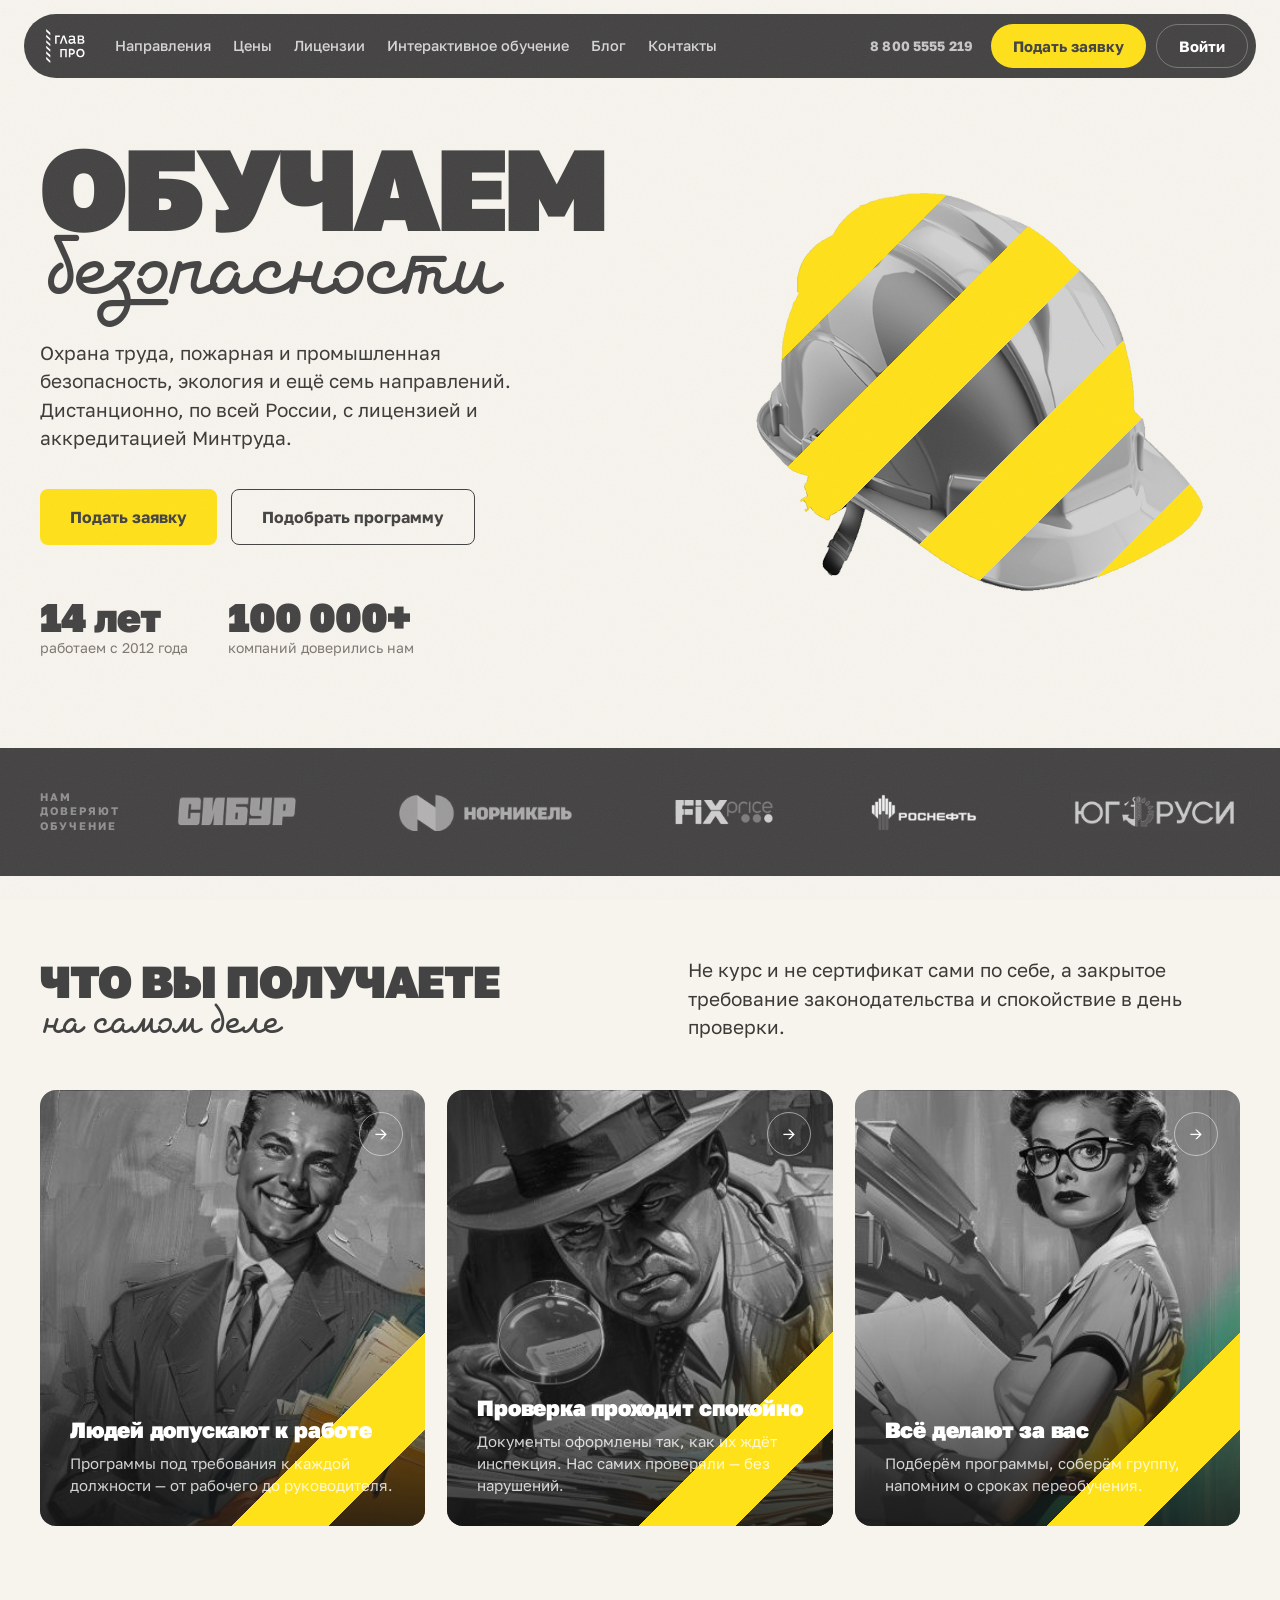
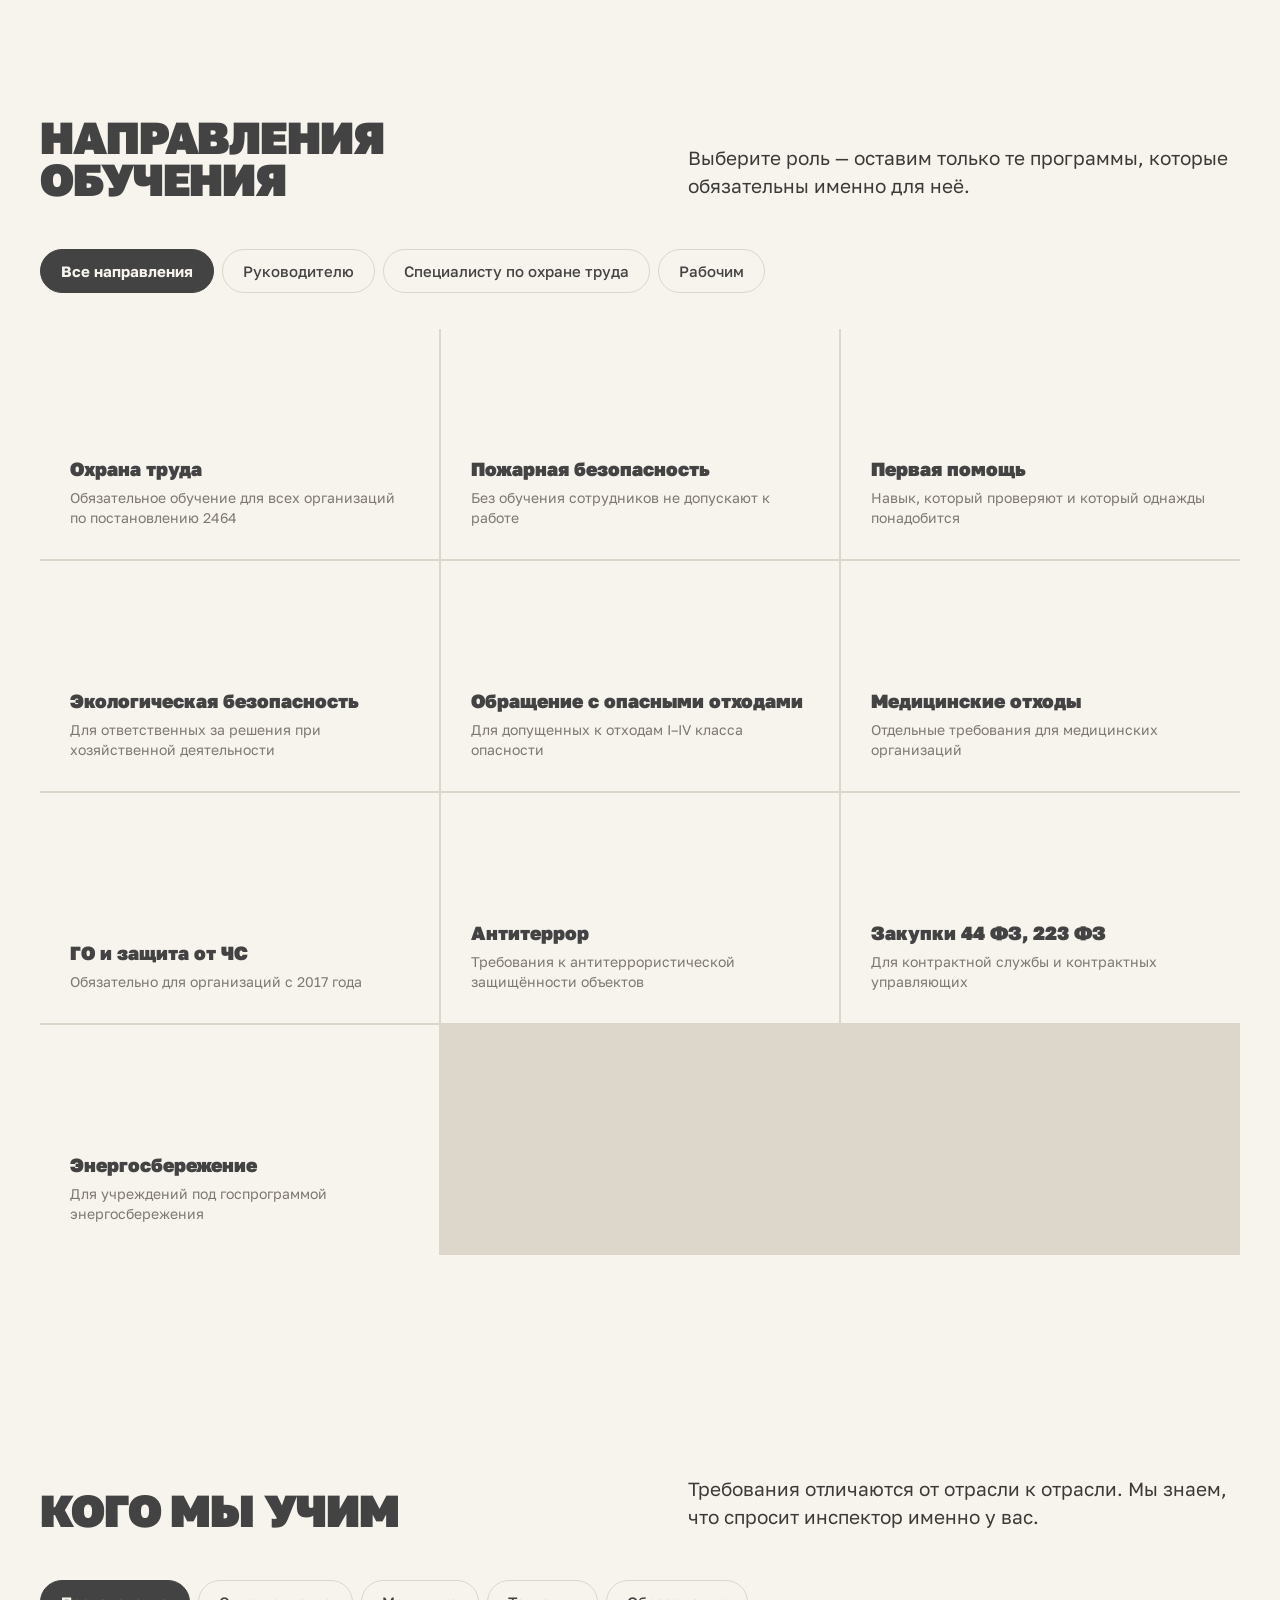
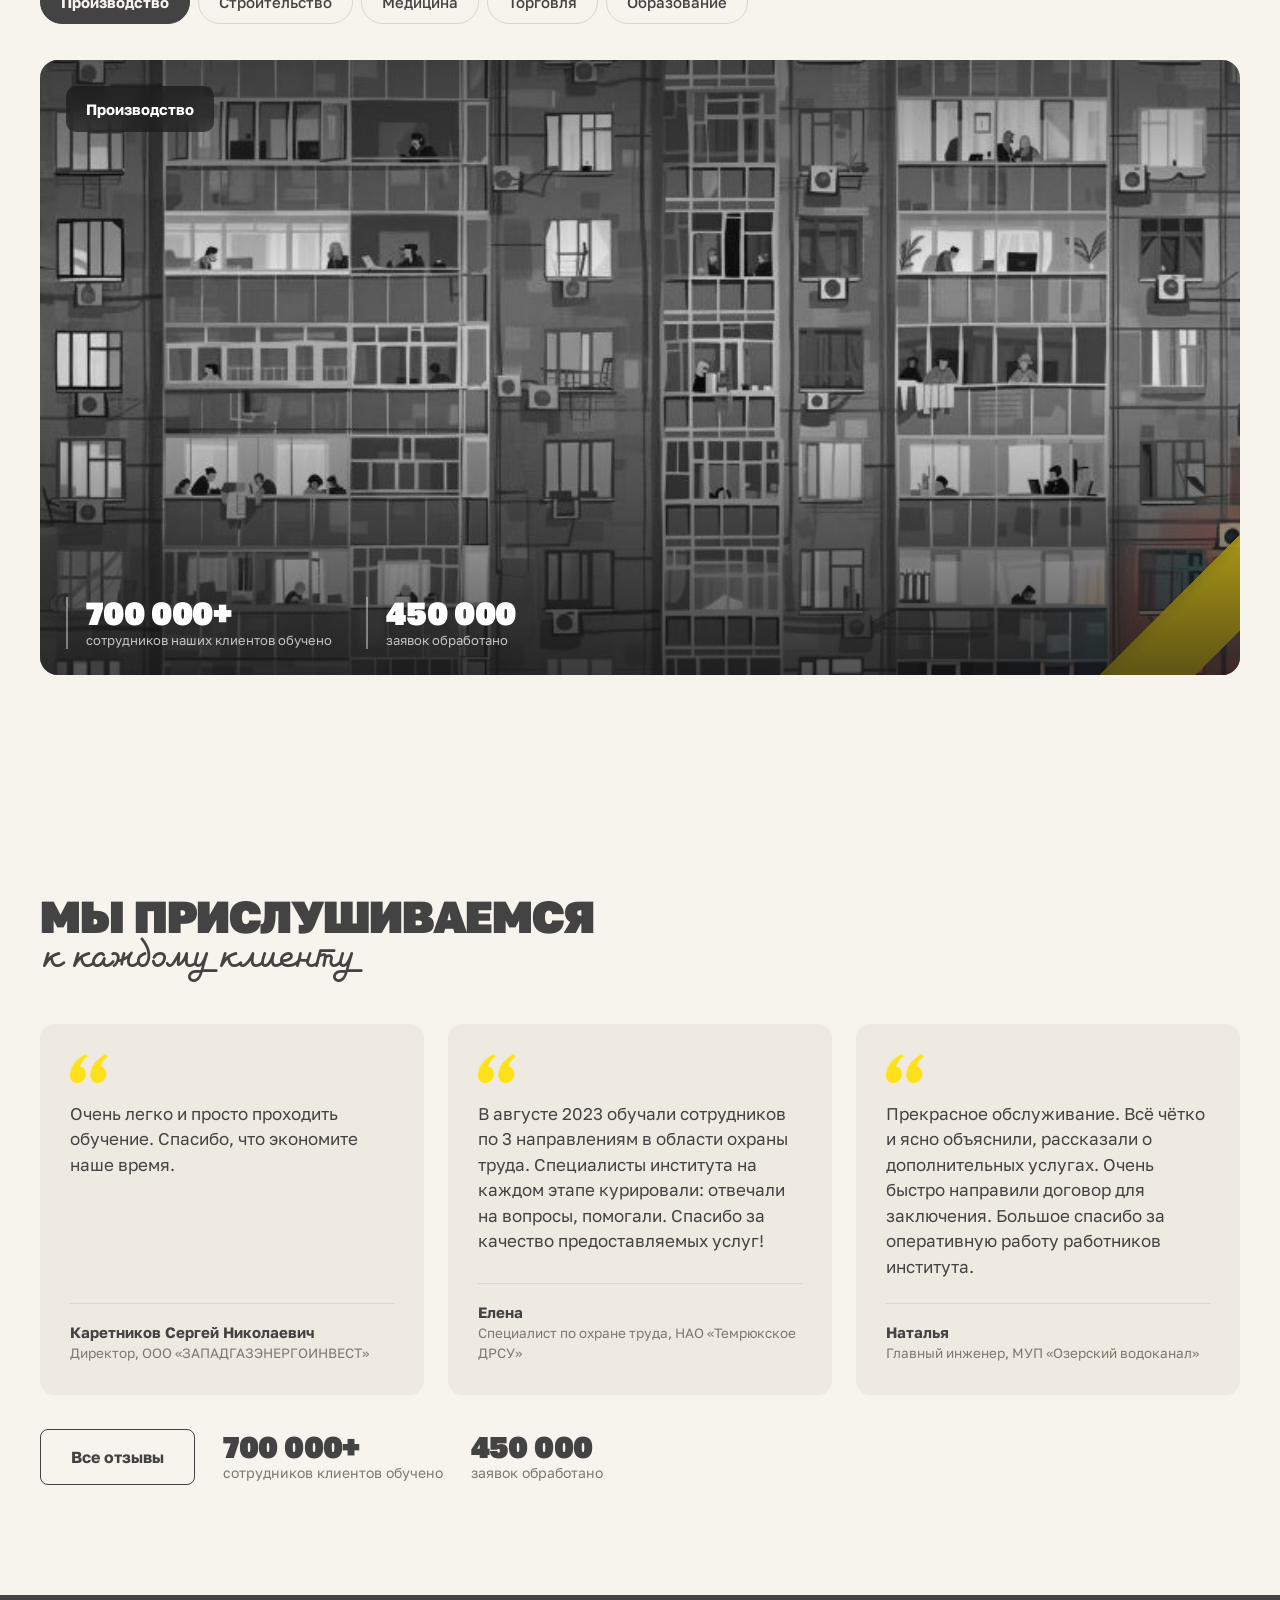
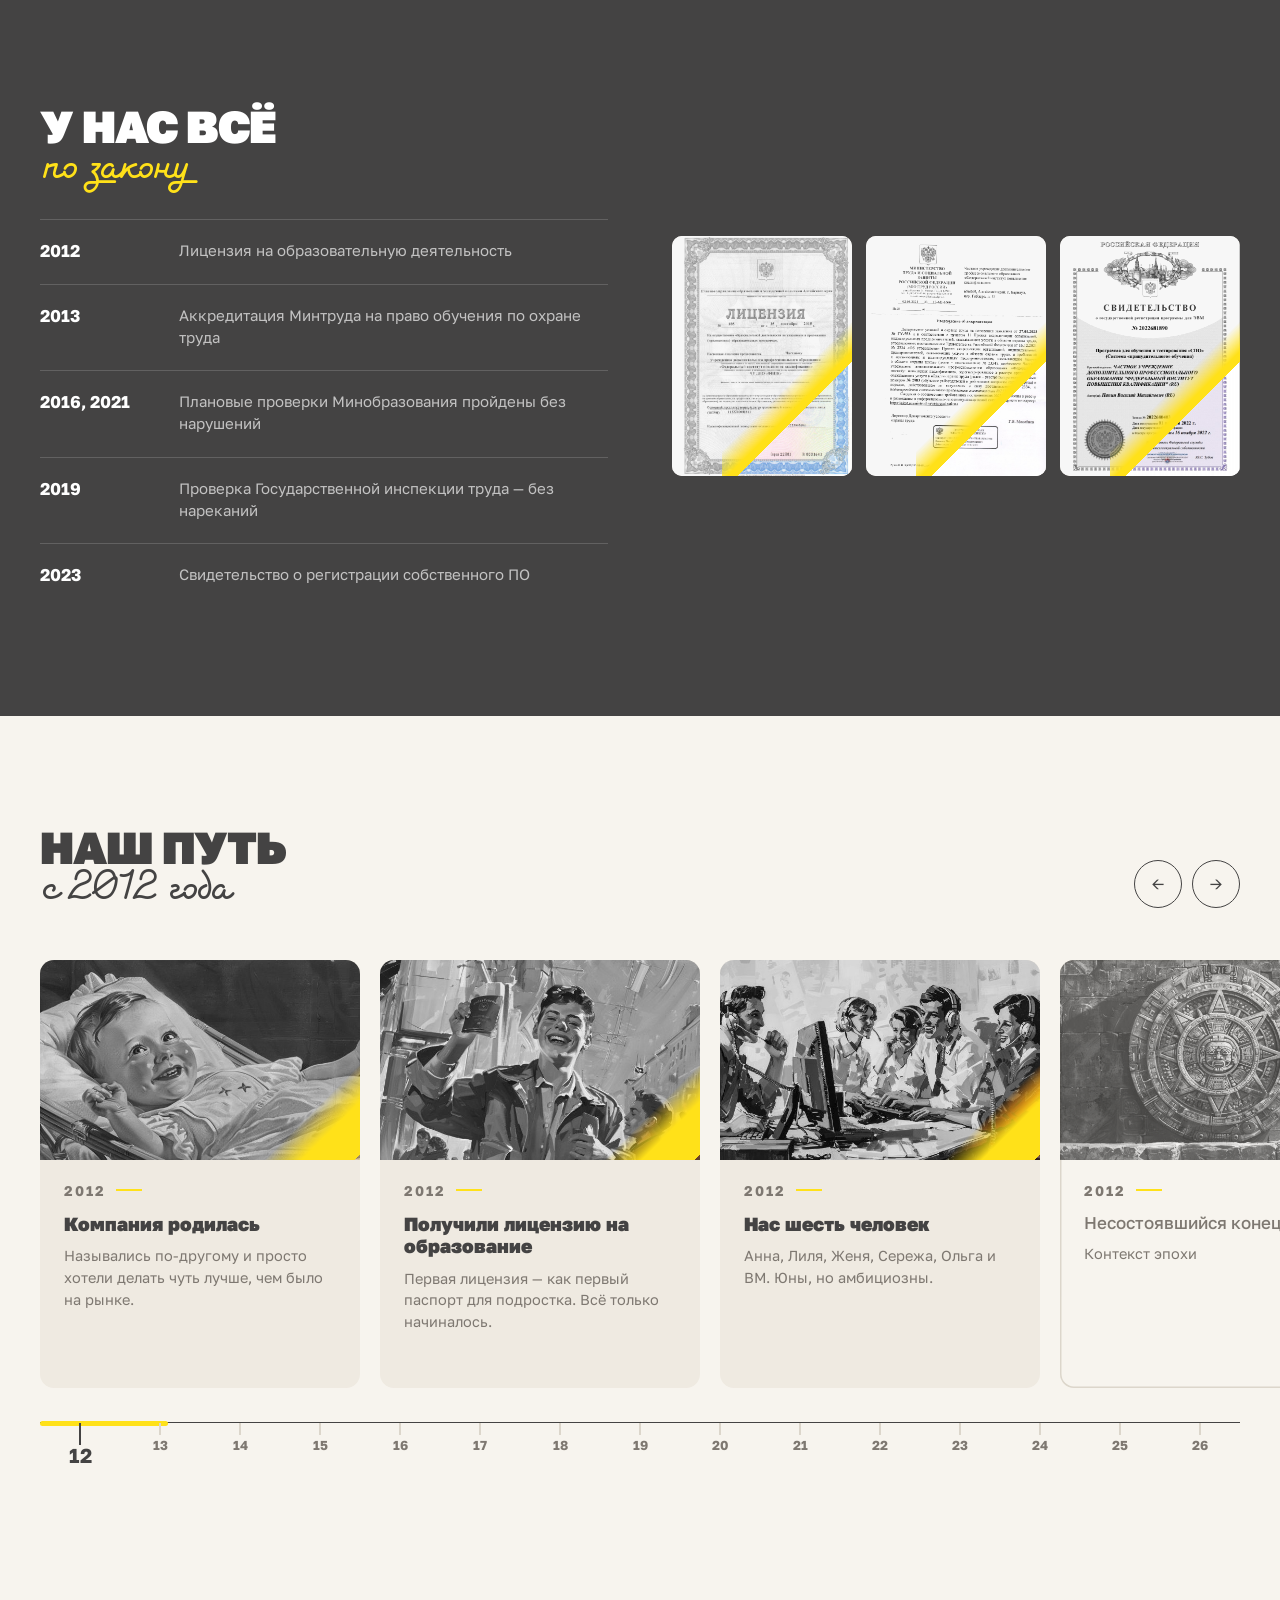
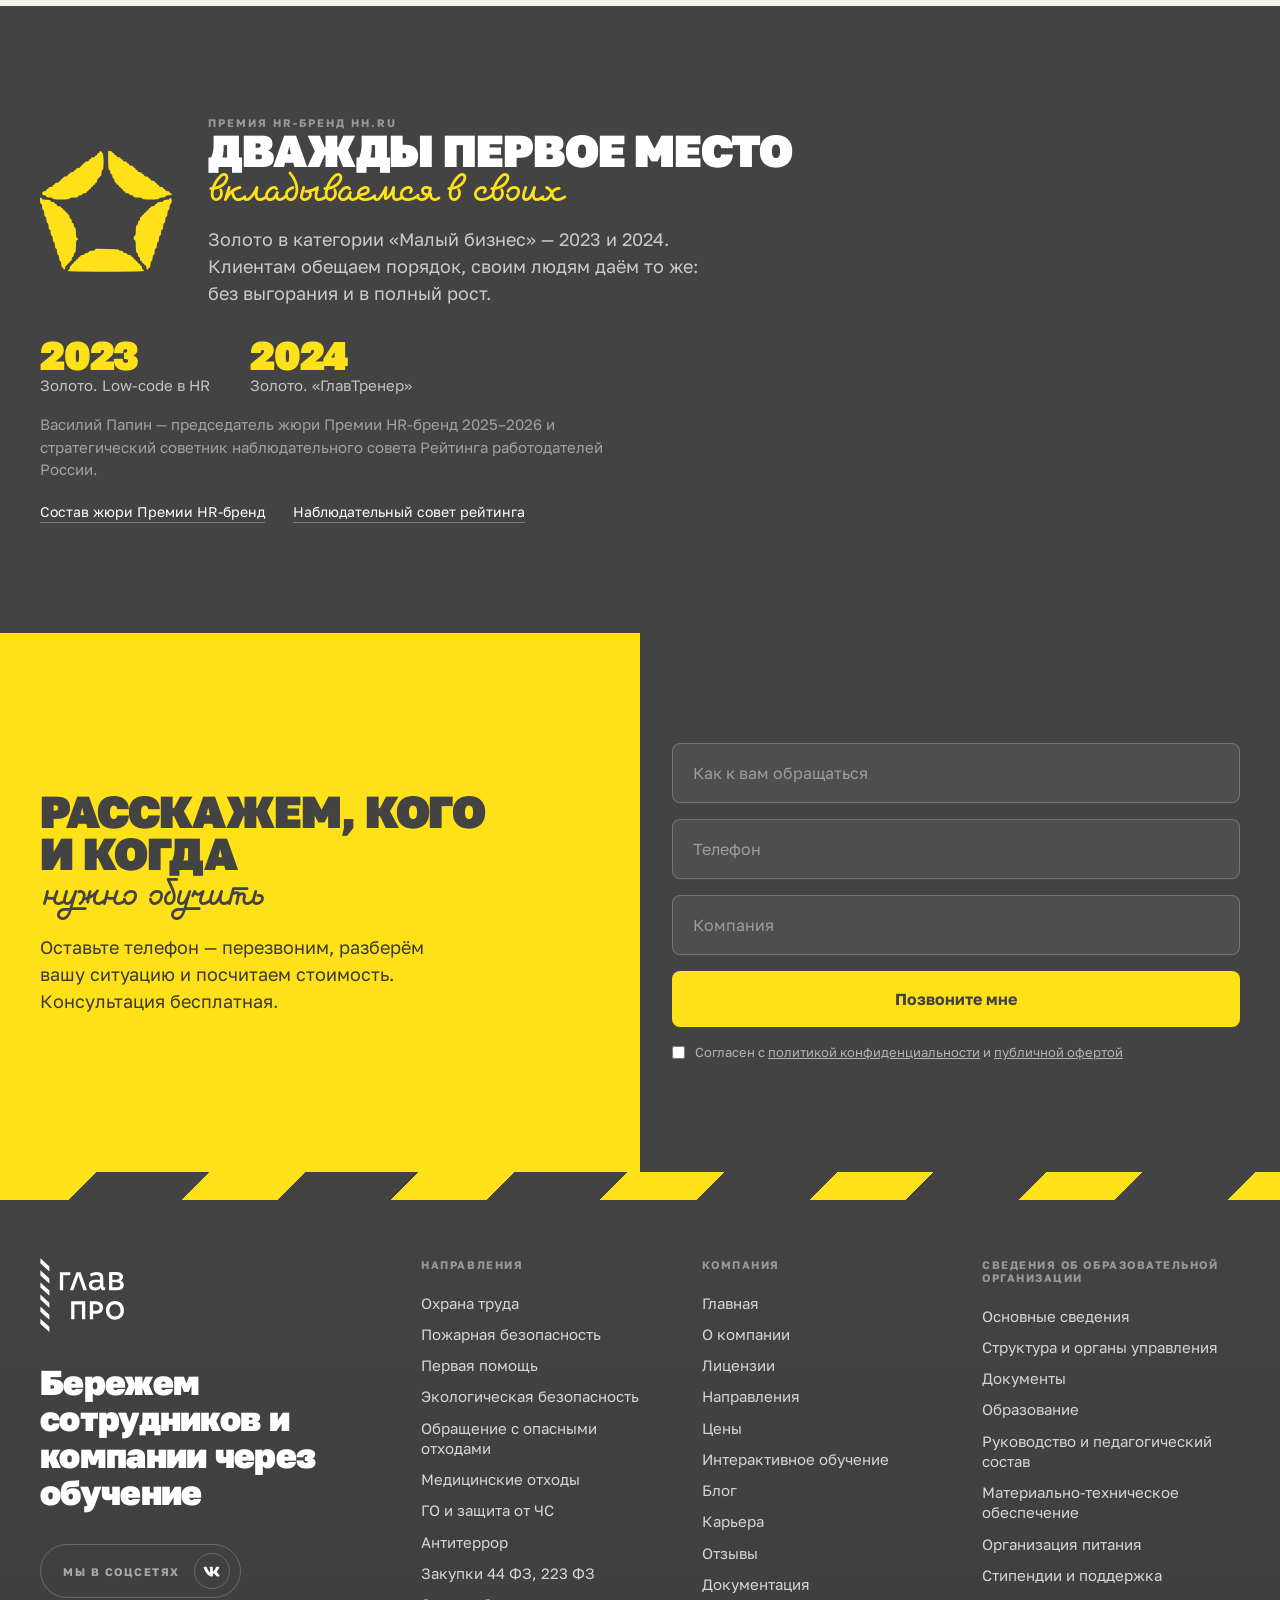
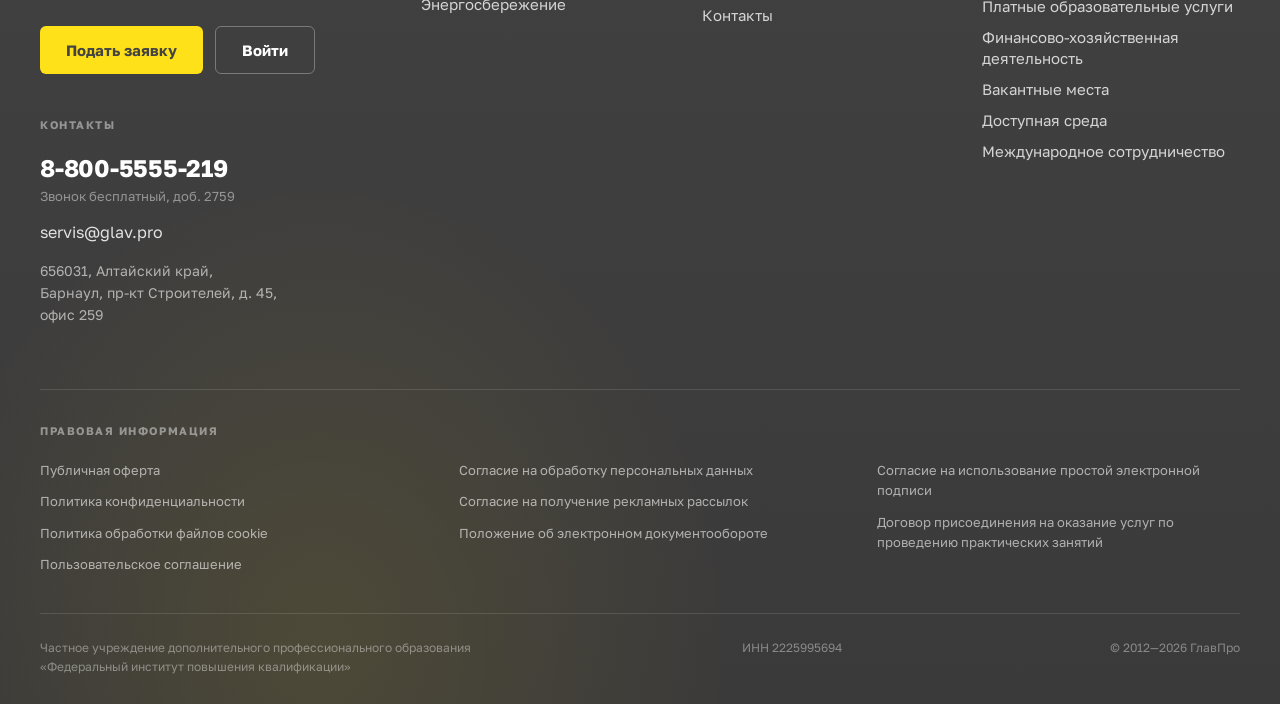
==== index.html @ c313d462 "Публичный превью-прототип главной ГлавПро для заказчика. Co-authored-by: Cursor <cursoragent@cursor." ====
<!DOCTYPE html>
<html lang="ru">
<head>
<meta charset="UTF-8">
<meta name="viewport" content="width=device-width, initial-scale=1.0">
<title>ГлавПро — обучение по охране труда и безопасности | ГлавПро</title>
<link rel="preconnect" href="https://fonts.googleapis.com">
<link rel="preconnect" href="https://fonts.gstatic.com" crossorigin>
<link href="https://fonts.googleapis.com/css2?family=Golos+Text:wght@400;500;700;900&display=swap&subset=cyrillic,latin" rel="stylesheet">
<link rel="stylesheet" href="style.css">
</head>
<body>

<header class="header">
  <div class="header__bar">
    <a href="/"><img src="logo-white.svg" alt="ГлавПро"></a>
    <nav class="nav">
      <a href="#dirs">Направления</a>
      <a href="/tseny-na-obuchenie">Цены</a>
      <a href="#proof">Лицензии</a>
      <a href="/learning">Интерактивное обучение</a>
      <a href="/blog">Блог</a>
      <a href="/contacts">Контакты</a>
    </nav>
    <div class="header-actions">
      <a href="tel:88005555219" class="header__tel">8 800 5555 219</a>
      <a href="#cta" class="btn btn--yellow btn--sm">Подать заявку</a>
      <a href="https://test.glav.pro" class="btn btn--ink btn--sm">Войти</a>
    </div>
  </div>
</header>

<!-- ---------- Hero ---------- -->
<section class="hero">
  <div class="wrap">
    <div>
      <h1 class="h1">Обучаем<span class="script">безопасности</span></h1>
      <p class="lead hero__sub">Охрана труда, пожарная и промышленная безопасность, экология и ещё семь
        направлений. Дистанционно, по всей России, с лицензией и аккредитацией Минтруда.</p>
      <div class="hero__cta">
        <a href="#cta" class="btn btn--yellow">Подать заявку</a>
        <a href="#dirs" class="btn btn--ink">Подобрать программу</a>
      </div>
      <div class="hero__facts">
        <div class="hero__fact"><b>14 лет</b><span>работаем с 2012 года</span></div>
        <div class="hero__fact"><b>100 000+</b><span>компаний доверились нам</span></div>
      </div>
    </div>
    <figure class="hero__helmet">
      <img class="hero__helmet-img" src="img/helmet-3d.png" alt="">
      <span class="hero__tape" aria-hidden="true"></span>
    </figure>
  </div>
</section>

<!-- ---------- Партнёры ---------- -->
<section class="partners">
  <div class="wrap">
    <div class="kicker">Нам доверяют обучение</div>
    <div class="partners__row">
      <img src="img/client1.png" alt="Сибур">
      <img src="img/client3.png" alt="Норникель">
      <img src="img/client4.png" alt="Fix Price">
      <img src="img/client5.png" alt="Роснефть">
      <img src="img/client2.png" alt="Юг Руси">
    </div>
  </div>
</section>

<!-- ---------- Три обещания ---------- -->
<section class="section section--tight">
  <div class="wrap">
    <div class="section-head">
      <h2 class="h2">Что вы получаете<span class="script">на самом деле</span></h2>
      <p class="lead">Не курс и не сертификат сами по себе, а закрытое требование законодательства
        и спокойствие в день проверки.</p>
    </div>
    <div class="promises">

      <a href="#dirs" class="promise">
        <figure class="shot shot--sweep" style="--img:url('img/history/15.jpg')">
          <span class="shot__base"></span><span class="shot__color"></span><span class="shot__tape"></span>
        </figure>
        <span class="promise__veil"></span>
        <span class="promise__go">→</span>
        <div class="promise__body">
          <div class="h3">Людей допускают к работе</div>
          <p>Программы под требования к каждой должности — от рабочего до руководителя.</p>
        </div>
      </a>

      <a href="#proof" class="promise">
        <figure class="shot shot--sweep" style="--img:url('img/history/13.jpg')">
          <span class="shot__base"></span><span class="shot__color"></span><span class="shot__tape"></span>
        </figure>
        <span class="promise__veil"></span>
        <span class="promise__go">→</span>
        <div class="promise__body">
          <div class="h3">Проверка проходит спокойно</div>
          <p>Документы оформлены так, как их ждёт инспекция. Нас самих проверяли — без нарушений.</p>
        </div>
      </a>

      <a href="#cta" class="promise">
        <figure class="shot shot--sweep" style="--img:url('img/history/27.jpg')">
          <span class="shot__base"></span><span class="shot__color"></span><span class="shot__tape"></span>
        </figure>
        <span class="promise__veil"></span>
        <span class="promise__go">→</span>
        <div class="promise__body">
          <div class="h3">Всё делают за вас</div>
          <p>Подберём программы, соберём группу, напомним о сроках переобучения.</p>
        </div>
      </a>

    </div>
  </div>
</section>

<!-- ---------- Направления ---------- -->
<section class="section" id="dirs">
  <div class="wrap">
    <div class="section-head">
      <h2 class="h2">Направления<br>обучения</h2>
      <p class="lead">Выберите роль — оставим только те программы, которые обязательны именно для неё.</p>
    </div>

    <div class="tabs" role="tablist" data-tabs="dirs">
      <button class="tab" role="tab" aria-selected="true" data-filter="all">Все направления</button>
      <button class="tab" role="tab" aria-selected="false" data-filter="boss">Руководителю</button>
      <button class="tab" role="tab" aria-selected="false" data-filter="ot">Специалисту по охране труда</button>
      <button class="tab" role="tab" aria-selected="false" data-filter="worker">Рабочим</button>
    </div>

    <div class="dirs">
      <a href="/discipline/occup_safety" class="dir" data-role="boss ot worker">
        <img class="dir__dots" src="img/dis/dots/occup_safety.png" alt="">
        <h3>Охрана труда</h3><p>Обязательное обучение для всех организаций по постановлению 2464</p>
      </a>
      <a href="/discipline/fire_safety" class="dir" data-role="boss ot worker">
        <img class="dir__dots" src="img/dis/dots/fire_safety.png" alt="">
        <h3>Пожарная безопасность</h3><p>Без обучения сотрудников не допускают к работе</p>
      </a>
      <a href="/discipline/first_aid" class="dir" data-role="ot worker">
        <img class="dir__dots" src="img/dis/dots/first_aid.png" alt="">
        <h3>Первая помощь</h3><p>Навык, который проверяют и который однажды понадобится</p>
      </a>
      <a href="/discipline/eco" class="dir" data-role="boss ot">
        <img class="dir__dots" src="img/dis/dots/eco.png" alt="">
        <h3>Экологическая безопасность</h3><p>Для ответственных за решения при хозяйственной деятельности</p>
      </a>
      <a href="/discipline/waste" class="dir" data-role="boss ot">
        <img class="dir__dots" src="img/dis/dots/waste.png" alt="">
        <h3>Обращение с опасными отходами</h3><p>Для допущенных к отходам I–IV класса опасности</p>
      </a>
      <a href="/discipline/med_waste" class="dir" data-role="ot worker">
        <img class="dir__dots" src="img/dis/dots/med_waste.png" alt="">
        <h3>Медицинские отходы</h3><p>Отдельные требования для медицинских организаций</p>
      </a>
      <a href="/discipline/civil_defence" class="dir" data-role="boss ot">
        <img class="dir__dots" src="img/dis/dots/civil_defence.png" alt="">
        <h3>ГО и защита от ЧС</h3><p>Обязательно для организаций с 2017 года</p>
      </a>
      <a href="/discipline/antiterr" class="dir" data-role="boss ot">
        <img class="dir__dots" src="img/dis/dots/antiterr.png" alt="">
        <h3>Антитеррор</h3><p>Требования к антитеррористической защищённости объектов</p>
      </a>
      <a href="/discipline/procurement" class="dir" data-role="boss">
        <img class="dir__dots" src="img/dis/dots/procurement.png" alt="">
        <h3>Закупки 44 ФЗ, 223 ФЗ</h3><p>Для контрактной службы и контрактных управляющих</p>
      </a>
      <a href="/discipline/energy_saving" class="dir" data-role="boss ot">
        <img class="dir__dots" src="img/dis/dots/energy_saving.png" alt="">
        <h3>Энергосбережение</h3><p>Для учреждений под госпрограммой энергосбережения</p>
      </a>
    </div>
  </div>
</section>

<!-- ---------- Отрасли ---------- -->
<section class="section" id="industries">
  <div class="wrap">
    <div class="section-head">
      <h2 class="h2">Кого мы учим</h2>
      <p class="lead">Требования отличаются от отрасли к отрасли. Мы знаем, что спросит инспектор
        именно у вас.</p>
    </div>

    <div class="tabs" role="tablist" data-tabs="ind">
      <button class="tab" role="tab" aria-selected="true" data-ind="0">Производство</button>
      <button class="tab" role="tab" aria-selected="false" data-ind="1">Строительство</button>
      <button class="tab" role="tab" aria-selected="false" data-ind="2">Медицина</button>
      <button class="tab" role="tab" aria-selected="false" data-ind="3">Торговля</button>
      <button class="tab" role="tab" aria-selected="false" data-ind="4">Образование</button>
    </div>

    <div class="ind__stage">
      <figure class="shot shot--sweep" id="indShot" style="--img:url('img/history/14.jpg')">
        <span class="shot__base"></span><span class="shot__color"></span><span class="shot__tape"></span>
      </figure>
      <div class="ind__badge" id="indBadge">Производство</div>
      <div class="ind__nums">
        <div class="ind__num"><b>700 000+</b><span>сотрудников наших клиентов обучено</span></div>
        <div class="ind__num"><b>450 000</b><span>заявок обработано</span></div>
      </div>
    </div>
  </div>
</section>

<!-- ---------- Отзывы ---------- -->
<section class="section" id="reviews">
  <div class="wrap">
    <div class="section-head">
      <h2 class="h2">Мы прислушиваемся<span class="script">к каждому клиенту</span></h2>
    </div>

    <div class="revs">
      <article class="rev">
        <img src="img/quote.png" alt="">
        <blockquote>Очень легко и просто проходить обучение. Спасибо, что экономите наше время.</blockquote>
        <footer><b>Каретников Сергей Николаевич</b>Директор, ООО «ЗАПАДГАЗЭНЕРГОИНВЕСТ»</footer>
      </article>
      <article class="rev">
        <img src="img/quote.png" alt="">
        <blockquote>В августе 2023 обучали сотрудников по 3 направлениям в области охраны труда.
          Специалисты института на каждом этапе курировали: отвечали на вопросы, помогали.
          Спасибо за качество предоставляемых услуг!</blockquote>
        <footer><b>Елена</b>Специалист по охране труда, НАО «Темрюкское ДРСУ»</footer>
      </article>
      <article class="rev">
        <img src="img/quote.png" alt="">
        <blockquote>Прекрасное обслуживание. Всё чётко и ясно объяснили, рассказали о дополнительных
          услугах. Очень быстро направили договор для заключения. Большое спасибо за оперативную
          работу работников института.</blockquote>
        <footer><b>Наталья</b>Главный инженер, МУП «Озерский водоканал»</footer>
      </article>
    </div>

    <div class="revs__more">
      <a href="/review" class="btn btn--ink">Все отзывы</a>
      <div class="revs__fact"><b>700 000+</b><span>сотрудников клиентов обучено</span></div>
      <div class="revs__fact"><b>450 000</b><span>заявок обработано</span></div>
    </div>
  </div>
</section>

<!-- ---------- Доказательства ---------- -->
<section class="section proof" id="proof">
  <div class="wrap">
    <div>
      <h2 class="h2">У нас всё<span class="script">по закону</span></h2>
      <div class="proof__list">
        <div class="proof__row"><b>2012</b><span>Лицензия на образовательную деятельность</span></div>
        <div class="proof__row"><b>2013</b><span>Аккредитация Минтруда на право обучения по охране труда</span></div>
        <div class="proof__row"><b>2016, 2021</b><span>Плановые проверки Минобразования пройдены без нарушений</span></div>
        <div class="proof__row"><b>2019</b><span>Проверка Государственной инспекции труда — без нареканий</span></div>
        <div class="proof__row"><b>2023</b><span>Свидетельство о регистрации собственного ПО</span></div>
      </div>
    </div>
    <div class="proof__docs">
      <figure class="shot shot--sweep" style="--img:url('img/doc1_full.jpg')">
        <span class="shot__base"></span><span class="shot__color"></span><span class="shot__tape"></span>
      </figure>
      <figure class="shot shot--sweep" style="--img:url('img/doc2_full.jpg')">
        <span class="shot__base"></span><span class="shot__color"></span><span class="shot__tape"></span>
      </figure>
      <figure class="shot shot--sweep" style="--img:url('img/doc3_full.jpg')">
        <span class="shot__base"></span><span class="shot__color"></span><span class="shot__tape"></span>
      </figure>
    </div>
  </div>
</section>

<!-- ---------- Таймлайн ---------- -->
<section class="section" id="history">
  <div class="wrap">
    <div class="section-head">
      <h2 class="h2">Наш путь<span class="script">с 2012 года</span></h2>
      <div class="tl__nav">
        <button id="tlPrev" aria-label="Назад">←</button>
        <button id="tlNext" aria-label="Вперёд">→</button>
      </div>
    </div>

    <div class="tl">
      <div class="tl__track" id="tlTrack"></div>
      <div class="tl__ruler" id="tlRuler"><div class="tl__thumb" id="tlThumb"></div></div>
    </div>
  </div>
</section>

<!-- ---------- Премия HR-бренд ---------- -->
<section class="section award" id="award">
  <div class="wrap">
    <div class="award__head">
      <img class="award__mark" src="img/hrbrand-mark.svg" alt="Премия HR-бренд">
      <div>
        <div class="kicker">Премия HR-бренд hh.ru</div>
        <h2 class="h2">Дважды первое место<span class="script">вкладываемся в своих</span></h2>
        <p>Золото в категории «Малый бизнес» — 2023 и 2024. Клиентам обещаем порядок,
          своим людям даём то же: без выгорания и в полный рост.</p>
      </div>
    </div>

    <div class="award__proof">
      <div><b>2023</b><span>Золото. Low-code в HR</span></div>
      <div><b>2024</b><span>Золото. «ГлавТренер»</span></div>
    </div>
    <p class="award__note">Василий Папин — председатель жюри Премии HR-бренд 2025–2026
      и стратегический советник наблюдательного совета Рейтинга работодателей России.</p>

    <div class="award__links">
      <a href="https://hrbrand.ru/Jury/" target="_blank" rel="noopener">Состав жюри Премии HR-бренд</a>
      <a href="https://rating.hh.ru/board" target="_blank" rel="noopener">Наблюдательный совет рейтинга</a>
    </div>
  </div>
</section>

<!-- ---------- Форма ---------- -->
<section class="section cta" id="cta">
  <div class="wrap">
    <div class="cta__left">
      <h2 class="h2">Расскажем, кого<br>и когда<span class="script">нужно обучить</span></h2>
      <p>Оставьте телефон — перезвоним, разберём вашу ситуацию и посчитаем стоимость.
        Консультация бесплатная.</p>
    </div>
    <form class="form" onsubmit="return false">
      <input type="text" placeholder="Как к вам обращаться" required>
      <input type="tel" placeholder="Телефон" required>
      <input type="text" placeholder="Компания">
      <button type="submit" class="btn btn--yellow">Позвоните мне</button>
      <label>
        <input type="checkbox" required style="height:auto;width:auto">
        <span>Согласен с <a href="https://glav.pro/docs/Policy_confidence.pdf">политикой конфиденциальности</a>
          и <a href="https://glav.pro/docs/Public_ofert.pdf">публичной офертой</a></span>
      </label>
    </form>
  </div>
</section>

<footer class="footer">
  <div class="footer-inner">

    <div class="footer-top">

      <div class="f-brand">
        <div class="f-logo">
          <img src="logo-white.svg" alt="ГлавПро">
        </div>

        <p class="f-claim">Бережем сотрудников и компании через обучение</p>

        <div class="f-social">
          <span>Мы в соцсетях</span>
          <a href="https://vk.com/glavpro1" aria-label="ВКонтакте">
            <svg viewBox="0 0 24 24"><path d="M21.54 7.1c.15-.5 0-.87-.72-.87h-2.37c-.6 0-.88.32-1.03.67 0 0-1.2 2.93-2.9 4.83-.55.55-.8.72-1.1.72-.15 0-.37-.17-.37-.67V7.1c0-.6-.17-.87-.67-.87H9.14c-.37 0-.6.28-.6.55 0 .57.87.7.95 2.32v3.5c0 .77-.14.9-.44.9-.8 0-2.76-2.95-3.92-6.33C4.9 6.5 4.67 6.23 4.06 6.23H1.7c-.68 0-.82.32-.82.67 0 .63.8 3.76 3.72 7.9C6.54 17.9 9.2 19.22 11.6 19.22c1.45 0 1.63-.33 1.63-.9v-2.12c0-.68.14-.82.62-.82.35 0 .95.18 2.35 1.52 1.6 1.6 1.87 2.32 2.77 2.32h2.37c.68 0 1.02-.33.82-.99-.21-.66-.99-1.61-2.02-2.74-.56-.66-1.39-1.37-1.64-1.72-.35-.46-.25-.66 0-1.06 0 0 2.87-4.04 3.17-5.41z"/></svg>
          </a>
        </div>

        <div class="f-actions">
          <a href="/request" class="f-btn f-btn-primary">Подать заявку</a>
          <a href="https://test.glav.pro" class="f-btn f-btn-ghost">Войти</a>
        </div>

        <div class="f-contacts">
          <div class="f-head">Контакты</div>
          <a href="tel:88005555219" class="f-phone">8-800-5555-219</a>
          <p class="f-note">Звонок бесплатный, доб. 2759</p>
          <a href="mailto:servis@glav.pro" class="f-mail">servis@glav.pro</a>
          <p class="f-addr">656031, Алтайский край, Барнаул, пр-кт Строителей, д. 45, офис 259</p>
        </div>
      </div>

      <div class="f-col">
        <div class="f-head">Направления</div>
        <ul>
          <li><a href="/discipline/occup_safety">Охрана труда</a></li>
          <li><a href="/discipline/fire_safety">Пожарная безопасность</a></li>
          <li><a href="/discipline/first_aid">Первая помощь</a></li>
          <li><a href="/discipline/eco">Экологическая безопасность</a></li>
          <li><a href="/discipline/waste">Обращение с опасными отходами</a></li>
          <li><a href="/discipline/med_waste">Медицинские отходы</a></li>
          <li><a href="/discipline/civil_defence">ГО и защита от ЧС</a></li>
          <li><a href="/discipline/antiterr">Антитеррор</a></li>
          <li><a href="/discipline/procurement">Закупки 44 ФЗ, 223 ФЗ</a></li>
          <li><a href="/discipline/energy_saving">Энергосбережение</a></li>
        </ul>
      </div>

      <div class="f-col">
        <div class="f-head">Компания</div>
        <ul>
          <li><a href="/">Главная</a></li>
          <li><a href="/about">О компании</a></li>
          <li><a href="/license">Лицензии</a></li>
          <li><a href="/disciplines">Направления</a></li>
          <li><a href="/tseny-na-obuchenie">Цены</a></li>
          <li><a href="/learning">Интерактивное обучение</a></li>
          <li><a href="/blog">Блог</a></li>
          <li><a href="/career">Карьера</a></li>
          <li><a href="/review">Отзывы</a></li>
          <li><a href="/dokumentacia-po">Документация</a></li>
          <li><a href="/contacts">Контакты</a></li>
        </ul>
      </div>

      <div class="f-col">
        <div class="f-head">Сведения об образовательной организации</div>
        <ul>
          <li><a href="/sveden/common">Основные сведения</a></li>
          <li><a href="/sveden/struct">Структура и органы управления</a></li>
          <li><a href="/sveden/document">Документы</a></li>
          <li><a href="/sveden/education">Образование</a></li>
          <li><a href="/sveden/employees">Руководство и педагогический состав</a></li>
          <li><a href="/sveden/objects">Материально-техническое обеспечение</a></li>
          <li><a href="/sveden/catering">Организация питания</a></li>
          <li><a href="/sveden/grants">Стипендии и поддержка</a></li>
          <li><a href="/sveden/paid-edu">Платные образовательные услуги</a></li>
          <li><a href="/sveden/budget">Финансово-хозяйственная деятельность</a></li>
          <li><a href="/sveden/vacant">Вакантные места</a></li>
          <li><a href="/sveden/ovz">Доступная среда</a></li>
          <li><a href="/sveden/inter">Международное сотрудничество</a></li>
        </ul>
      </div>

    </div>

    <div class="f-legal">
      <div class="f-head">Правовая информация</div>
      <ul class="f-legal-list">
        <li><a href="https://glav.pro/docs/Public_ofert.pdf">Публичная оферта</a></li>
        <li><a href="https://glav.pro/docs/Policy_confidence.pdf">Политика конфиденциальности</a></li>
        <li><a href="https://glav.pro/docs/Policy_cookie.pdf">Политика обработки файлов cookie</a></li>
        <li><a href="https://glav.pro/docs/User_conversion.pdf">Пользовательское соглашение</a></li>
        <li><a href="https://glav.pro/docs/AGREE_PD.pdf">Согласие на обработку персональных данных</a></li>
        <li><a href="https://glav.pro/docs/Agree_references.pdf">Согласие на получение рекламных рассылок</a></li>
        <li><a href="https://glav.pro/docs/Polozhenie_EDO.pdf">Положение об электронном документообороте</a></li>
        <li><a href="https://glav.pro/docs/Agree_PEP.pdf">Согласие на использование простой электронной подписи</a></li>
        <li><a href="https://glav.pro/docs/Dogovor_prisoedineniya_instruktor.pdf">Договор присоединения на оказание услуг по проведению практических занятий</a></li>
      </ul>
    </div>

    <div class="f-bottom">
      <p class="f-entity">Частное учреждение дополнительного профессионального образования «Федеральный институт повышения квалификации»</p>
      <p class="f-inn">ИНН 2225995694</p>
      <p>© 2012—2026 ГлавПро</p>
    </div>

  </div>
</footer>

<script src="app.js"></script>
</body>
</html>
---- style.css ----
/* ГлавПро — визуальная система v2
   Дисплей: Golos Text 900 · Акцент: Fet · Палитра: жёлтый + графит */

@font-face{font-family:'Fet';src:url('fonts/Fet.ttf') format('truetype');font-weight:400;font-style:normal;font-display:swap}

@property --p{syntax:'<number>';inherits:true;initial-value:-.2}

:root{
  --yellow:#FFE119;
  --graphite:#444343;
  --ink:#444343;
  --paper:#F7F4EE;
  --paper-2:#EFEAE1;
  --line:#DCD6CB;
  --muted:#7E7871;
  --display:'Golos Text',system-ui,sans-serif;
  --script:'Fet',cursive;
  --sweep:.9s cubic-bezier(.16,.84,.16,1);
  --wrap:1280px;
  /* Полосы «/», ~48° к горизонту — как на рефе с каской и crossline.png */
  --tape-angle:135deg;
  --bar:68px;
  --period:148px;
}

*{margin:0;padding:0;box-sizing:border-box}
html{scroll-behavior:smooth}
body{
  font-family:var(--display);
  background:var(--paper);
  color:var(--ink);
  -webkit-font-smoothing:antialiased;
}
img{display:block;max-width:100%}
a{color:inherit;text-decoration:none}
button{font:inherit;color:inherit;background:none;border:none;cursor:pointer}

/* Зерно — общее для всей страницы, даёт теплоту и «печатность» */
body::after{
  content:'';position:fixed;inset:0;z-index:9999;pointer-events:none;opacity:.055;
  background-image:url("data:image/svg+xml,%3Csvg xmlns='http://www.w3.org/2000/svg' width='180' height='180'%3E%3Cfilter id='n'%3E%3CfeTurbulence type='fractalNoise' baseFrequency='.85' numOctaves='3'/%3E%3C/filter%3E%3Crect width='180' height='180' filter='url(%23n)'/%3E%3C/svg%3E");
}

.wrap{max-width:var(--wrap);margin:0 auto;padding:0 40px}

/* ---------- Типографика ---------- */
.h1{font-weight:900;font-size:clamp(58px,9vw,150px);line-height:.84;letter-spacing:-.035em;text-transform:uppercase}
.h2{font-weight:900;font-size:clamp(30px,3.5vw,52px);line-height:.94;letter-spacing:-.025em;text-transform:uppercase}
.h3{font-weight:900;font-size:22px;line-height:1.12;letter-spacing:-.01em}

/* Курсив — Fet, без жёлтых «дефисов». */
.script{font-family:var(--script);text-transform:none;letter-spacing:0;font-weight:400;
  color:var(--graphite);display:block;position:relative;z-index:1}
.proof .script,.award .script{color:var(--yellow)}
.cta .script{color:var(--graphite)}
.h1 .script{font-size:.82em;line-height:.92;margin-top:-.12em;margin-left:.08em}
.h2 .script{font-size:.96em;line-height:1;margin-top:-.08em;margin-left:.06em}
.kicker{font-size:11px;font-weight:700;letter-spacing:.18em;text-transform:uppercase;color:var(--muted)}
.lead{font-size:19px;line-height:1.5;color:#3c3a37}
.small{font-size:14px;line-height:1.5;color:var(--muted)}

.section{padding:110px 0}
.section--tight{padding:80px 0}
.section-head{display:flex;align-items:flex-end;justify-content:space-between;gap:40px;margin-bottom:48px}
.section-head p{max-width:46ch}

/* ---------- Кнопки ---------- */
.btn{display:inline-flex;align-items:center;justify-content:center;height:56px;padding:0 30px;
  border-radius:8px;font-size:16px;font-weight:700;transition:.22s;white-space:nowrap}
.btn--yellow{background:var(--yellow);color:var(--ink)}
.btn--yellow:hover{background:var(--ink);color:var(--yellow)}
.btn--ink{border:1.5px solid var(--ink);color:var(--ink)}
.btn--ink:hover{background:var(--ink);color:var(--paper)}
.btn--sm{height:46px;padding:0 22px;font-size:15px}

/* =========================================================
   Ч/б кадр. По диагонали «/» проезжает лента:
   непрозрачный жёлтый + окна, в окнах виден цвет. Наведение — весь кадр цветной.
   ========================================================= */
.shot{position:relative;overflow:hidden;--p:-.2;background:var(--paper-2)}
.shot.sweeping{animation:tape-pass 1.7s cubic-bezier(.22,.7,.18,1) forwards}
@keyframes tape-pass{from{--p:-.28}to{--p:1.22}}

.shot__base,.shot__color{position:absolute;inset:0;background-image:var(--img);
  background-size:cover;background-position:center}
.shot__base{filter:grayscale(1) contrast(1.08) brightness(.97)}

/* Цвет только внутри диагональной ленты. Жёлтые полосы лежат сверху в тех же границах. */
.shot__color,.shot__tape{
  -webkit-mask-image:linear-gradient(var(--tape-angle),
    transparent 0 38%,#000 41% 59%,transparent 62%);
  mask-image:linear-gradient(var(--tape-angle),
    transparent 0 38%,#000 41% 59%,transparent 62%);
  -webkit-mask-size:240% 240%;mask-size:240% 240%;
  -webkit-mask-repeat:no-repeat;mask-repeat:no-repeat;
  -webkit-mask-position:calc(var(--p)*100%) 50%;
  mask-position:calc(var(--p)*100%) 50%;
}
.shot__tape{
  position:absolute;inset:0;pointer-events:none;z-index:1;
  background:repeating-linear-gradient(var(--tape-angle),
    var(--yellow) 0 var(--bar),
    transparent var(--bar) var(--period));
}

.shot:hover .shot__color{-webkit-mask-image:none;mask-image:none}
.shot:hover .shot__tape{opacity:0}

.shot--obj{background:transparent}
.shot--obj .shot__base,.shot--obj .shot__color{
  background-size:contain;background-repeat:no-repeat;background-position:center}
.shot--idle{animation:tape-drift 8s ease-in-out infinite alternate}
@keyframes tape-drift{from{--p:.3}to{--p:.68}}
.shot--idle:hover{animation:none}

.shot--ratio{aspect-ratio:4/3}
.shot--tall{aspect-ratio:3/4}
.shot--wide{aspect-ratio:16/9}

@media(prefers-reduced-motion:reduce){
  .shot.sweeping,.shot--idle,.hero__tape{animation:none}
  .shot{--p:.48}
}

/* ---------- Шапка: капсула как у Mitti, наши пункты и цвет ---------- */
.header{position:sticky;top:14px;z-index:100;padding:0 24px;background:transparent;border:none}
.header__bar{max-width:var(--wrap);margin:0 auto;display:flex;align-items:center;gap:22px;
  height:64px;padding:0 8px 0 22px;background:var(--graphite);border-radius:999px;color:#fff}
.header img{height:34px}
.nav{display:flex;gap:22px;margin-left:8px;font-size:14.5px;font-weight:500}
.nav a{padding:6px 0;color:rgba(255,255,255,.78);border-bottom:2px solid transparent;transition:.2s}
.nav a:hover{color:#fff;border-color:var(--yellow)}
.header-actions{display:flex;align-items:center;gap:10px;margin-left:auto}
.header__tel{font-size:13.5px;font-weight:700;letter-spacing:.01em;color:rgba(255,255,255,.7);
  padding:0 8px;white-space:nowrap}
.header__tel:hover{color:#fff}
.header .btn--ink{border-color:rgba(255,255,255,.28);color:#fff}
.header .btn--ink:hover{background:#fff;color:var(--graphite);border-color:#fff}
.header .btn--sm{height:44px;border-radius:999px}

/* ---------- Hero ---------- */
.hero{padding:72px 0 88px;position:relative;overflow:hidden}
.hero .wrap{display:grid;grid-template-columns:1.05fr .95fr;gap:56px;align-items:center}
.hero__sub{margin-top:28px;max-width:44ch}
.hero__cta{display:flex;gap:14px;margin-top:36px;flex-wrap:wrap}
.hero__facts{display:flex;gap:40px;margin-top:52px;flex-wrap:wrap}
.hero__fact b{display:block;font-size:40px;font-weight:900;letter-spacing:-.03em;line-height:1}
.hero__fact span{font-size:14px;color:var(--muted)}
.hero__helmet{position:relative;width:100%;max-width:540px;justify-self:end}
.hero__helmet-img{width:100%;height:auto;display:block;
  filter:grayscale(1) contrast(1.18) brightness(.82);transition:filter .4s}
.hero__tape{position:absolute;inset:0;pointer-events:none;
  background:repeating-linear-gradient(var(--tape-angle),
    var(--yellow) 0 var(--bar),transparent var(--bar) var(--period));
  background-size:240% 240%;
  -webkit-mask-image:url('img/helmet-3d.png');mask-image:url('img/helmet-3d.png');
  -webkit-mask-size:100% 100%;mask-size:100% 100%;
  -webkit-mask-repeat:no-repeat;mask-repeat:no-repeat;
  animation:tape-slide 8s ease-in-out infinite alternate}
.hero__helmet:hover .hero__helmet-img{filter:none}
.hero__helmet:hover .hero__tape{opacity:0}
@keyframes tape-slide{from{background-position:12% 50%}to{background-position:78% 50%}}

/* ---------- Карточки-обещания ---------- */
.promises{display:grid;grid-template-columns:repeat(3,1fr);gap:22px}
.promise{position:relative;border-radius:16px;overflow:hidden;aspect-ratio:3/3.4;display:block}
.promise .shot{position:absolute;inset:0}
.promise__veil{position:absolute;inset:0;
  background:linear-gradient(180deg,rgba(20,20,20,0) 35%,rgba(20,20,20,.82) 100%)}
.promise__body{position:absolute;inset:auto 0 0 0;padding:30px;color:#fff;z-index:2}
.promise__body p{margin-top:10px;font-size:15px;line-height:1.45;color:rgba(255,255,255,.8)}
.promise__go{position:absolute;top:22px;right:22px;z-index:2;width:44px;height:44px;border-radius:50%;
  border:1.5px solid rgba(255,255,255,.5);display:grid;place-items:center;color:#fff;transition:.22s}
.promise:hover .promise__go{background:var(--yellow);border-color:var(--yellow);color:var(--ink)}

/* ---------- Партнёры ---------- */
.partners{background:var(--graphite);padding:42px 0;overflow:hidden}
.partners .wrap{display:flex;align-items:center;gap:56px}
.partners .kicker{flex:none;max-width:11ch;line-height:1.35;color:rgba(255,255,255,.42)}
.partners__row{display:flex;align-items:center;gap:56px;flex:1;justify-content:space-between}
.partners__row img{height:38px;width:auto;filter:invert(1) grayscale(1);
  mix-blend-mode:screen;opacity:.92;transition:.25s}
.partners__row img:hover{opacity:1}

/* ---------- Табы ---------- */
.tabs{display:flex;gap:8px;flex-wrap:wrap;margin-bottom:36px}
.tab{height:44px;padding:0 20px;border-radius:999px;border:1.5px solid var(--line);
  font-size:15px;font-weight:500;transition:.2s}
.tab:hover{border-color:var(--ink)}
.tab[aria-selected="true"]{background:var(--ink);border-color:var(--ink);color:var(--paper);font-weight:700}

/* ---------- Направления ---------- */
.dirs{display:grid;grid-template-columns:repeat(3,1fr);gap:2px;background:var(--line)}
.dir{position:relative;overflow:hidden;background:var(--paper);padding:34px 30px 30px;
  min-height:230px;display:flex;flex-direction:column;justify-content:flex-end;transition:.22s}
.dir:hover{background:var(--yellow)}
.dir h3{font-size:19px;font-weight:900;line-height:1.15;position:relative;z-index:2}
.dir p{margin-top:8px;font-size:14px;line-height:1.45;color:var(--muted);position:relative;z-index:2}
.dir:hover p{color:#5a5348}
.dir[hidden]{display:none}

/* Знак из точек по силуэту — готовый PNG, без CSS-mask (она давала квадрат). */
.dir__dots{position:absolute;top:10px;right:8px;width:168px;height:168px;z-index:1;
  object-fit:contain;opacity:0;transform:scale(.88) rotate(-6deg);
  transition:.34s cubic-bezier(.2,.8,.2,1);pointer-events:none}
.dir:hover .dir__dots{opacity:.48;transform:scale(1) rotate(0)}

/* ---------- Отрасли (крупная карточка + цитата) ---------- */
.ind__stage{position:relative;border-radius:18px;overflow:hidden;aspect-ratio:16/8.2}
.ind__stage .shot{position:absolute;inset:0}
.ind__stage::after{content:'';position:absolute;inset:0;z-index:1;pointer-events:none;
  background:linear-gradient(180deg,rgba(18,18,18,.42) 0,rgba(18,18,18,0) 34%,
    rgba(18,18,18,0) 52%,rgba(18,18,18,.68) 100%)}
.ind__badge{position:absolute;top:26px;left:26px;z-index:2;padding:14px 20px;border-radius:10px;
  background:rgba(22,22,22,.62);backdrop-filter:blur(8px);color:#fff;font-weight:700;font-size:15px}
.ind__nums{position:absolute;left:26px;bottom:26px;z-index:2;display:flex;gap:34px}
.ind__num{padding-left:18px;border-left:2px solid rgba(255,255,255,.4);color:#fff}
.ind__num b{display:block;font-size:32px;font-weight:900;letter-spacing:-.02em;line-height:1}
.ind__num span{font-size:13px;color:rgba(255,255,255,.72)}
/* ---------- Отзывы ---------- */
.revs{display:grid;grid-template-columns:repeat(3,1fr);gap:24px}
.rev{background:var(--paper-2);border-radius:14px;padding:30px 30px 32px;display:flex;
  flex-direction:column;transition:.25s}
.rev:hover{background:#fff}
.rev img{width:38px;height:auto;margin-bottom:18px}
.rev blockquote{font-size:17px;line-height:1.5;flex:1}
.rev footer{margin-top:24px;padding-top:18px;border-top:1px solid var(--line);
  font-size:13.5px;line-height:1.45;color:var(--muted)}
.rev footer b{display:block;font-size:15px;color:var(--ink);font-weight:700}
.revs__more{margin-top:34px;display:flex;align-items:center;gap:28px;flex-wrap:wrap}
.revs__fact b{font-size:30px;font-weight:900;letter-spacing:-.03em;display:block;line-height:1}
.revs__fact span{font-size:14px;color:var(--muted)}

/* ---------- Доказательства ---------- */
.proof{background:var(--graphite);color:#fff}
.proof .wrap{display:grid;grid-template-columns:1fr 1fr;gap:64px;align-items:center}
.proof .h2{color:#fff}
.proof__list{margin-top:32px;display:grid;gap:2px}
.proof__row{display:flex;gap:18px;padding:20px 0;border-top:1px solid rgba(255,255,255,.16)}
.proof__row b{font-size:17px;font-weight:700;min-width:11ch}
.proof__row span{font-size:15px;color:rgba(255,255,255,.68);line-height:1.45}
.proof__docs{display:grid;grid-template-columns:repeat(3,1fr);gap:14px}
.proof__docs .shot{aspect-ratio:3/4;border-radius:10px}

/* ---------- Таймлайн ---------- */
.tl{position:relative}
.tl__track{display:flex;gap:20px;overflow-x:auto;scroll-snap-type:x proximity;
  padding:4px 40px 34px;margin:0 -40px;scrollbar-width:none}
.tl__track::-webkit-scrollbar{display:none}
.tl__card{flex:0 0 320px;width:320px;height:428px;scroll-snap-align:center;background:var(--paper-2);border-radius:14px;
  overflow:hidden;display:flex;flex-direction:column;transition:.25s}
.tl__card:hover{background:#fff}
.tl__shot{aspect-ratio:16/10;height:200px;flex:none}
.tl__body{padding:22px 24px 26px;display:flex;flex-direction:column;flex:1}
.tl__card b{display:inline-flex;align-items:center;gap:10px;font-size:14px;font-weight:700;
  letter-spacing:.14em;color:var(--muted)}
.tl__card b::after{content:'';width:26px;height:2px;background:var(--yellow)}
.tl__card h3{margin-top:14px;font-size:19px;font-weight:900;line-height:1.18}
.tl__card p{margin-top:10px;font-size:14.5px;line-height:1.5;color:var(--muted)}
.tl__card--era{background:transparent;box-shadow:inset 0 0 0 1.5px var(--line)}
.tl__card--era .tl__shot{opacity:.72}
.tl__card--era h3{font-weight:500;font-size:17px;color:var(--muted)}

.tl__ruler{position:relative;height:74px;border-top:1.5px solid var(--ink);display:flex;
  user-select:none;touch-action:none}
.tl__tick{flex:1;position:relative;display:flex;flex-direction:column;align-items:center;
  padding-top:14px;color:var(--muted);transition:color .25s}
.tl__tick::before{content:'';position:absolute;top:0;width:1.5px;height:12px;background:var(--line);
  transition:.25s}
.tl__tick span{font-size:13px;font-weight:700;transition:.25s;transform-origin:top center}
.tl__tick[data-active]{color:var(--ink)}
.tl__tick[data-active]::before{height:22px;background:var(--ink)}
.tl__tick[data-active] span{transform:scale(1.55) translateY(4px)}
.tl__thumb{position:absolute;top:-1.5px;height:5px;background:var(--yellow);border-radius:3px;
  transition:transform .12s linear,width .25s}
.tl__nav{display:flex;gap:10px}
.tl__nav button{width:48px;height:48px;border-radius:50%;border:1.5px solid var(--ink);
  display:grid;place-items:center;transition:.2s}
.tl__nav button:hover{background:var(--ink);color:var(--paper)}

/* ---------- Премия HR-бренд ---------- */
.award{background:var(--graphite);color:#fff;position:relative;overflow:hidden}
.award .wrap{position:relative;z-index:2}
.award__head{display:grid;grid-template-columns:auto 1fr;gap:36px;align-items:center;margin-bottom:28px}
.award__mark{width:132px;height:auto;flex:none;display:block}
.award .h2{color:#fff}
.award .kicker{color:rgba(255,255,255,.45)}
.award__head p{margin-top:16px;color:rgba(255,255,255,.72);font-size:18px;line-height:1.5;max-width:46ch}
.award__proof{display:flex;gap:40px;flex-wrap:wrap;margin-bottom:18px}
.award__proof b{display:block;font-size:40px;font-weight:900;letter-spacing:-.03em;color:var(--yellow);line-height:1}
.award__proof span{font-size:15px;color:rgba(255,255,255,.68)}
.award__note{margin:0;max-width:64ch;font-size:15px;line-height:1.5;color:rgba(255,255,255,.5)}
.award__links{margin-top:22px;display:flex;gap:28px;flex-wrap:wrap;align-items:center}
.award__links a{color:#fff;font-size:14px;border-bottom:1px solid rgba(255,255,255,.3);padding-bottom:2px}
.award__links a:hover{color:var(--yellow);border-color:var(--yellow)}
.award__links span{font-size:13px;color:rgba(255,255,255,.45)}

/* ---------- Форма ---------- */
.cta{background:linear-gradient(to right,var(--yellow) 0,var(--yellow) 50%,
  var(--graphite) 50%,var(--graphite) 100%)}
.cta .wrap{display:grid;grid-template-columns:1fr 1fr;gap:64px;align-items:center}
.cta__left{padding-right:40px}
.cta .h2{color:var(--graphite)}
.cta p{margin-top:20px;color:#3b3a37;font-size:18px;line-height:1.5;max-width:38ch}
.form{display:grid;gap:16px}
.form input{height:60px;padding:0 20px;border-radius:8px;border:1.5px solid rgba(255,255,255,.22);
  background:rgba(255,255,255,.06);color:#fff;font:inherit;font-size:16px}
.form input::placeholder{color:rgba(255,255,255,.45)}
.form input:focus{outline:none;border-color:var(--yellow)}
.form label{display:flex;gap:10px;font-size:13px;line-height:1.45;color:rgba(255,255,255,.6)}
.form label a{text-decoration:underline}


/* ---------- Подвал ---------- */
  .footer{
    position:relative;
    background:linear-gradient(180deg,#444343 0%,#3b3a3a 100%);
    color:#fff;
    overflow:hidden;
  }
  .footer::before{
    content:'';
    position:absolute;top:0;left:0;right:0;height:28px;
    background:repeating-linear-gradient(var(--tape-angle),#FFE119 0 var(--bar),transparent var(--bar) var(--period));
  }
  .footer::after{
    content:'';
    position:absolute;left:-10%;bottom:-40%;width:70%;height:90%;
    background:radial-gradient(ellipse at center,rgba(255,225,25,.09) 0%,rgba(255,225,25,0) 65%);
    pointer-events:none;
  }
  .footer-inner{position:relative;z-index:1;max-width:1280px;margin:0 auto;padding:86px 40px 28px}

  .footer-top{
    display:grid;
    grid-template-columns:minmax(0,1.45fr) minmax(0,1fr) minmax(0,1fr) minmax(0,1.15fr);
    gap:56px;
  }
  .footer-top>*{min-width:0}

  /* --- Брендовая колонка --- */
  .f-logo img{height:74px;width:auto;display:block}
  .f-claim{
    margin-top:32px;
    font-size:clamp(26px,2.7vw,40px);
    font-weight:900;
    line-height:1.06;
    letter-spacing:-.02em;
    max-width:9em;
  }
  .f-social{
    display:inline-flex;align-items:center;gap:14px;
    margin-top:34px;padding:8px 10px 8px 22px;
    border:1px solid rgba(255,255,255,.22);border-radius:999px;
  }
  .f-social span{
    font-size:11px;font-weight:700;letter-spacing:.14em;text-transform:uppercase;
    color:rgba(255,255,255,.55);
  }
  .f-social a{
    display:grid;place-items:center;width:36px;height:36px;border-radius:50%;
    border:1px solid rgba(255,255,255,.22);transition:.2s;
  }
  .f-social svg{width:18px;height:18px;fill:#fff;transition:.2s}
  .f-social a:hover{background:#FFE119;border-color:#FFE119}
  .f-social a:hover svg{fill:#444343}

  .f-actions{display:flex;gap:12px;margin-top:28px;flex-wrap:wrap}
  .f-btn{
    display:inline-flex;align-items:center;justify-content:center;
    height:48px;padding:0 26px;border-radius:6px;
    font-size:15px;font-weight:700;text-decoration:none;transition:.2s;white-space:nowrap;
  }
  .f-btn-primary{background:#FFE119;color:#444343}
  .f-btn-primary:hover{background:#fff}
  .f-btn-ghost{border:1px solid rgba(255,255,255,.3);color:#fff}
  .f-btn-ghost:hover{border-color:#FFE119;color:#FFE119}

  /* --- Колонки ссылок --- */
  .f-head{
    font-size:11px;font-weight:700;letter-spacing:.14em;text-transform:uppercase;
    color:rgba(255,255,255,.45);margin-bottom:22px;
  }
  .f-col ul{list-style:none}
  .f-col li+li{margin-top:11px}
  .f-col a{
    color:rgba(255,255,255,.78);text-decoration:none;font-size:15px;line-height:1.35;
    transition:color .2s;
  }
  .f-col a:hover{color:#FFE119}

  /* --- Контакты --- */
  .f-contacts{margin-top:44px}
  .f-phone{font-size:24px;font-weight:700;color:#fff;text-decoration:none;letter-spacing:-.01em}
  .f-phone:hover{color:#FFE119}
  .f-note{font-size:13px;color:rgba(255,255,255,.45);margin-top:6px}
  .f-mail{display:inline-block;margin-top:18px;font-size:16px;color:rgba(255,255,255,.85);text-decoration:none}
  .f-mail:hover{color:#FFE119}
  .f-addr{margin-top:18px;font-size:14px;line-height:1.55;color:rgba(255,255,255,.6);max-width:17em}

  /* --- Правовая информация --- */
  .f-legal{
    margin-top:64px;padding-top:34px;
    border-top:1px solid rgba(255,255,255,.12);
  }
  .f-legal-list{
    columns:3;column-gap:56px;list-style:none;margin-top:20px;
  }
  .f-legal-list li{margin-bottom:11px;break-inside:avoid}
  .f-legal-list a{
    color:rgba(255,255,255,.6);text-decoration:none;font-size:13px;line-height:1.4;
    transition:color .2s;
  }
  .f-legal-list a:hover{color:#FFE119}

  /* --- Нижняя строка --- */
  .f-bottom{
    margin-top:40px;padding-top:24px;
    border-top:1px solid rgba(255,255,255,.12);
    display:flex;justify-content:space-between;align-items:flex-start;gap:32px;flex-wrap:wrap;
  }
  .f-bottom p{font-size:12px;line-height:1.6;color:rgba(255,255,255,.4)}
  .f-entity{max-width:62ch}
  .f-inn{white-space:nowrap}

  @media(max-width:1100px){
    .footer-top{grid-template-columns:minmax(0,1fr) minmax(0,1fr);gap:48px 40px}
    .f-brand{grid-column:1/-1}
    .f-claim{max-width:14em}
  }
  @media(max-width:700px){
    .footer-inner{padding:56px 20px 24px}
    .footer-top{grid-template-columns:minmax(0,1fr);gap:40px}
    .f-brand{grid-column:auto}
    .f-legal-list{columns:1}
    .f-actions{gap:10px}
    .f-actions .f-btn{flex:1 1 0;min-width:0;padding:0 14px}
    .f-bottom{flex-direction:column;gap:10px}
  }

/* ---------- Адаптив ---------- */
@media(max-width:1080px){
  .hero .wrap,.proof .wrap,.cta .wrap{grid-template-columns:1fr;gap:44px}
  .promises,.dirs{grid-template-columns:repeat(2,1fr)}
  .revs{grid-template-columns:1fr}
  .award__head{grid-template-columns:1fr;gap:20px}
  .nav,.header__tel{display:none}
  .hero__helmet{justify-self:center}
}
@media(max-width:680px){
  .wrap{padding:0 20px}
  .header{padding:0 12px;top:8px}
  .header__bar{height:56px;padding:0 6px 0 16px}
  .header img{height:28px}
  .section{padding:72px 0}
  .promises,.dirs{grid-template-columns:1fr}
  .partners .wrap{flex-direction:column;align-items:flex-start;gap:22px}
  .partners__row{gap:26px;flex-wrap:wrap;justify-content:flex-start}
  .partners__row img{height:26px}
  .cta{background:linear-gradient(to bottom,var(--yellow) 0,var(--yellow) 46%,
    var(--graphite) 46%,var(--graphite) 100%)}
  .cta__left{padding-right:0}
  :root{--bar:48px;--period:110px}
  .ind__nums{gap:20px}
  .tl__track{padding:4px 20px 30px;margin:0 -20px}
  .tl__card{flex-basis:280px;width:280px;height:400px}
  .tl__shot{height:176px}
  .tl__tick span{font-size:11px}
}
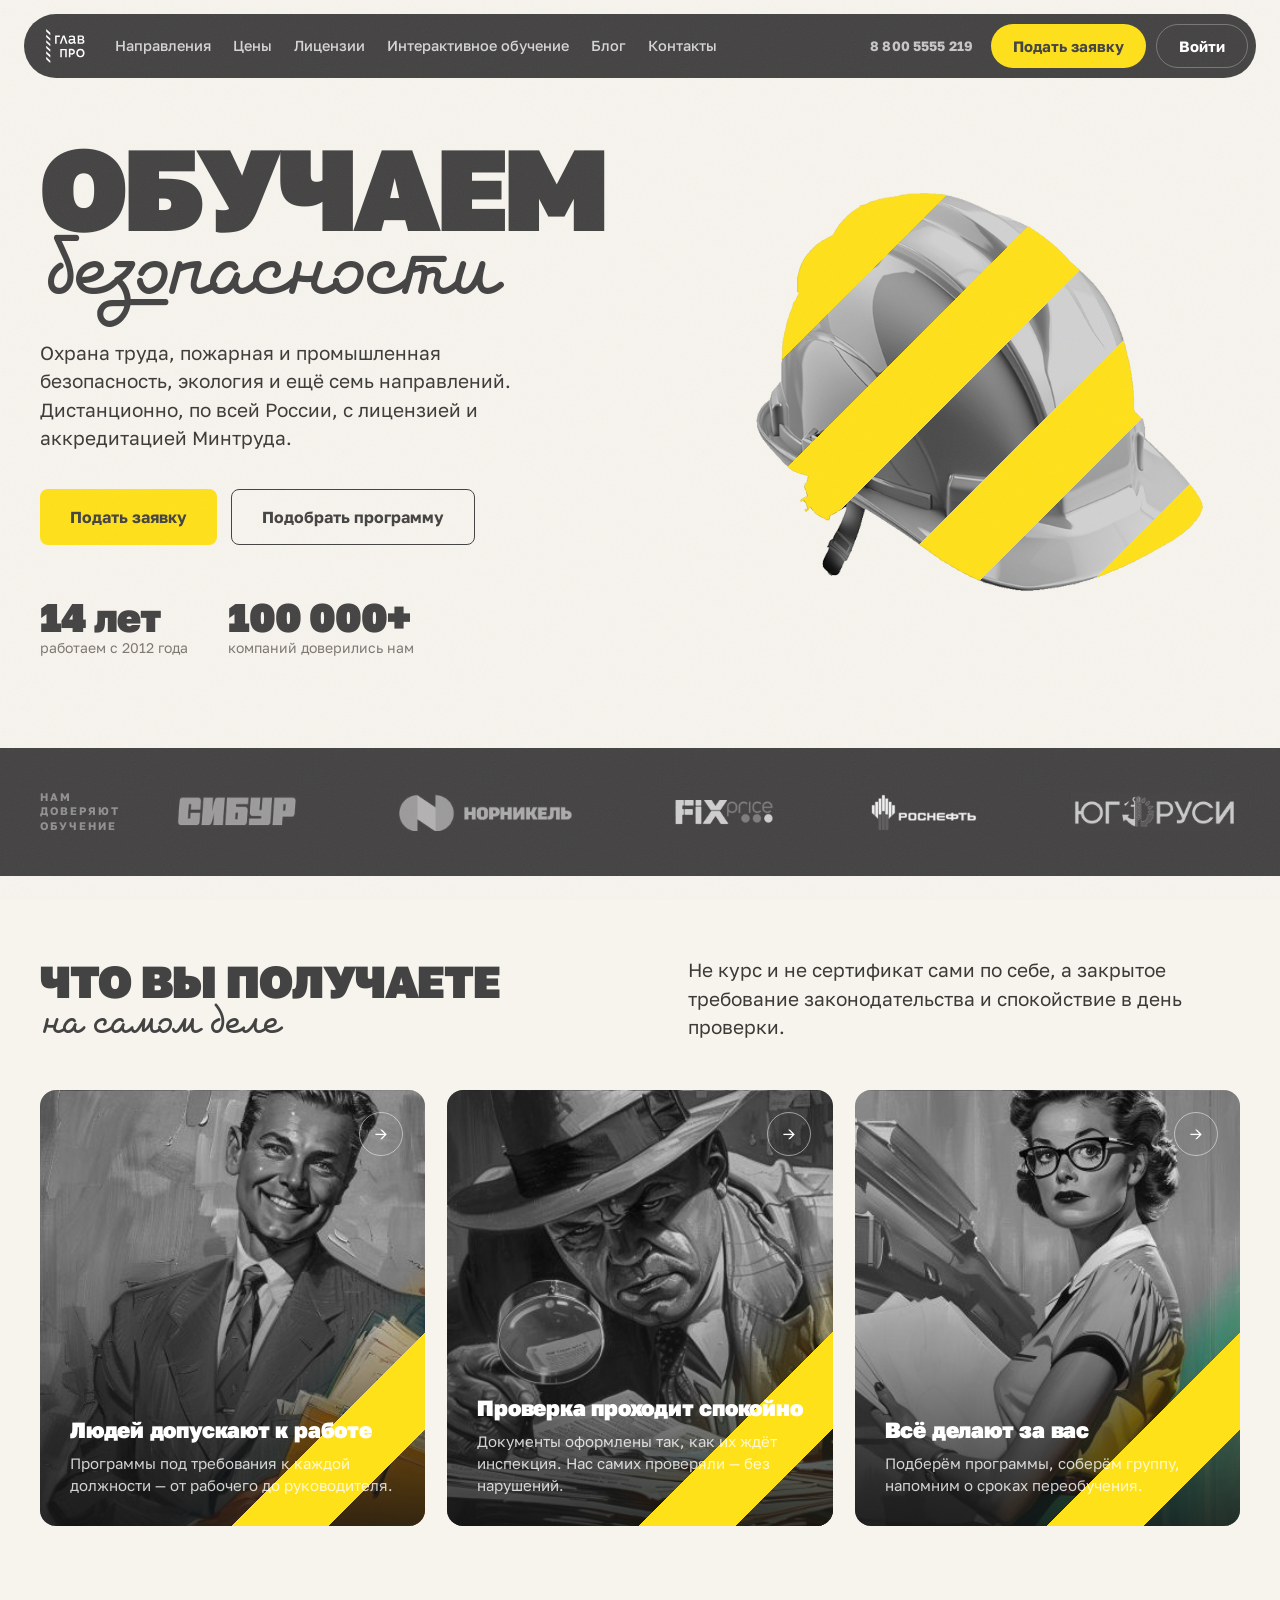
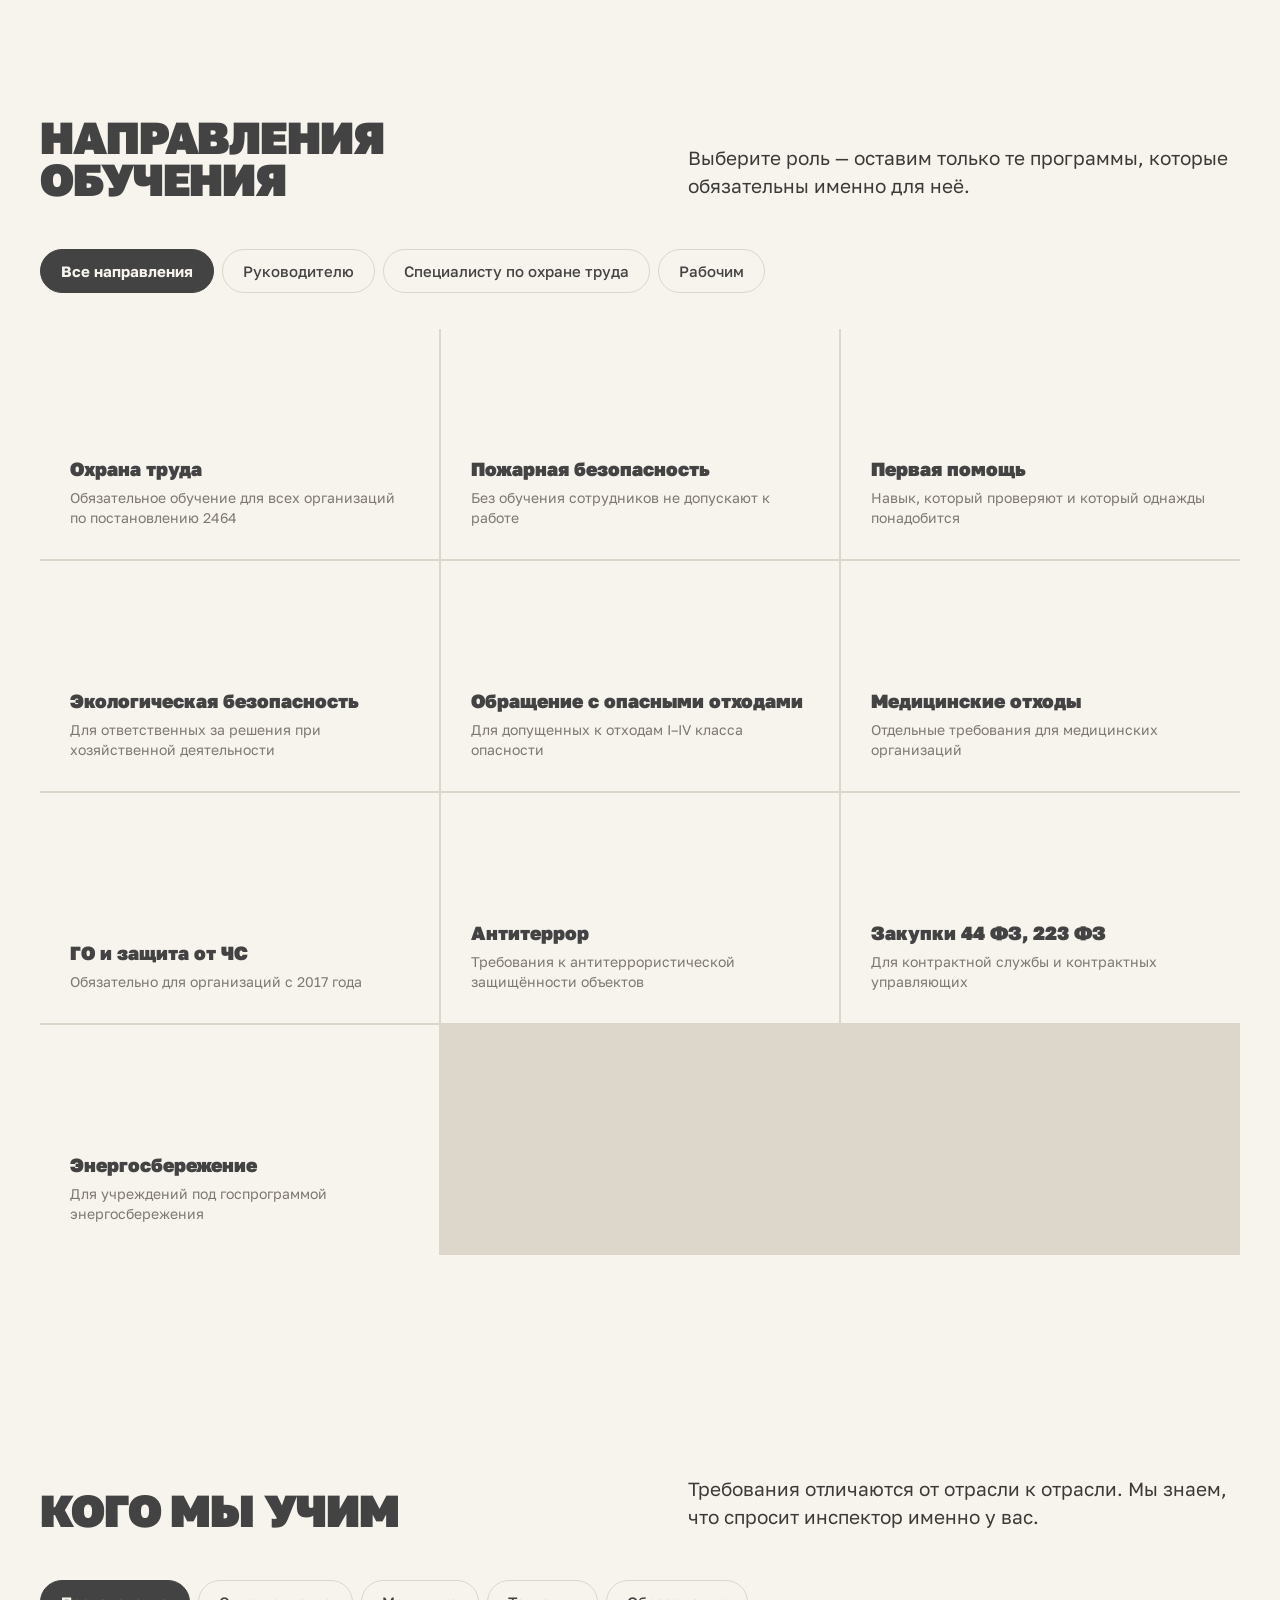
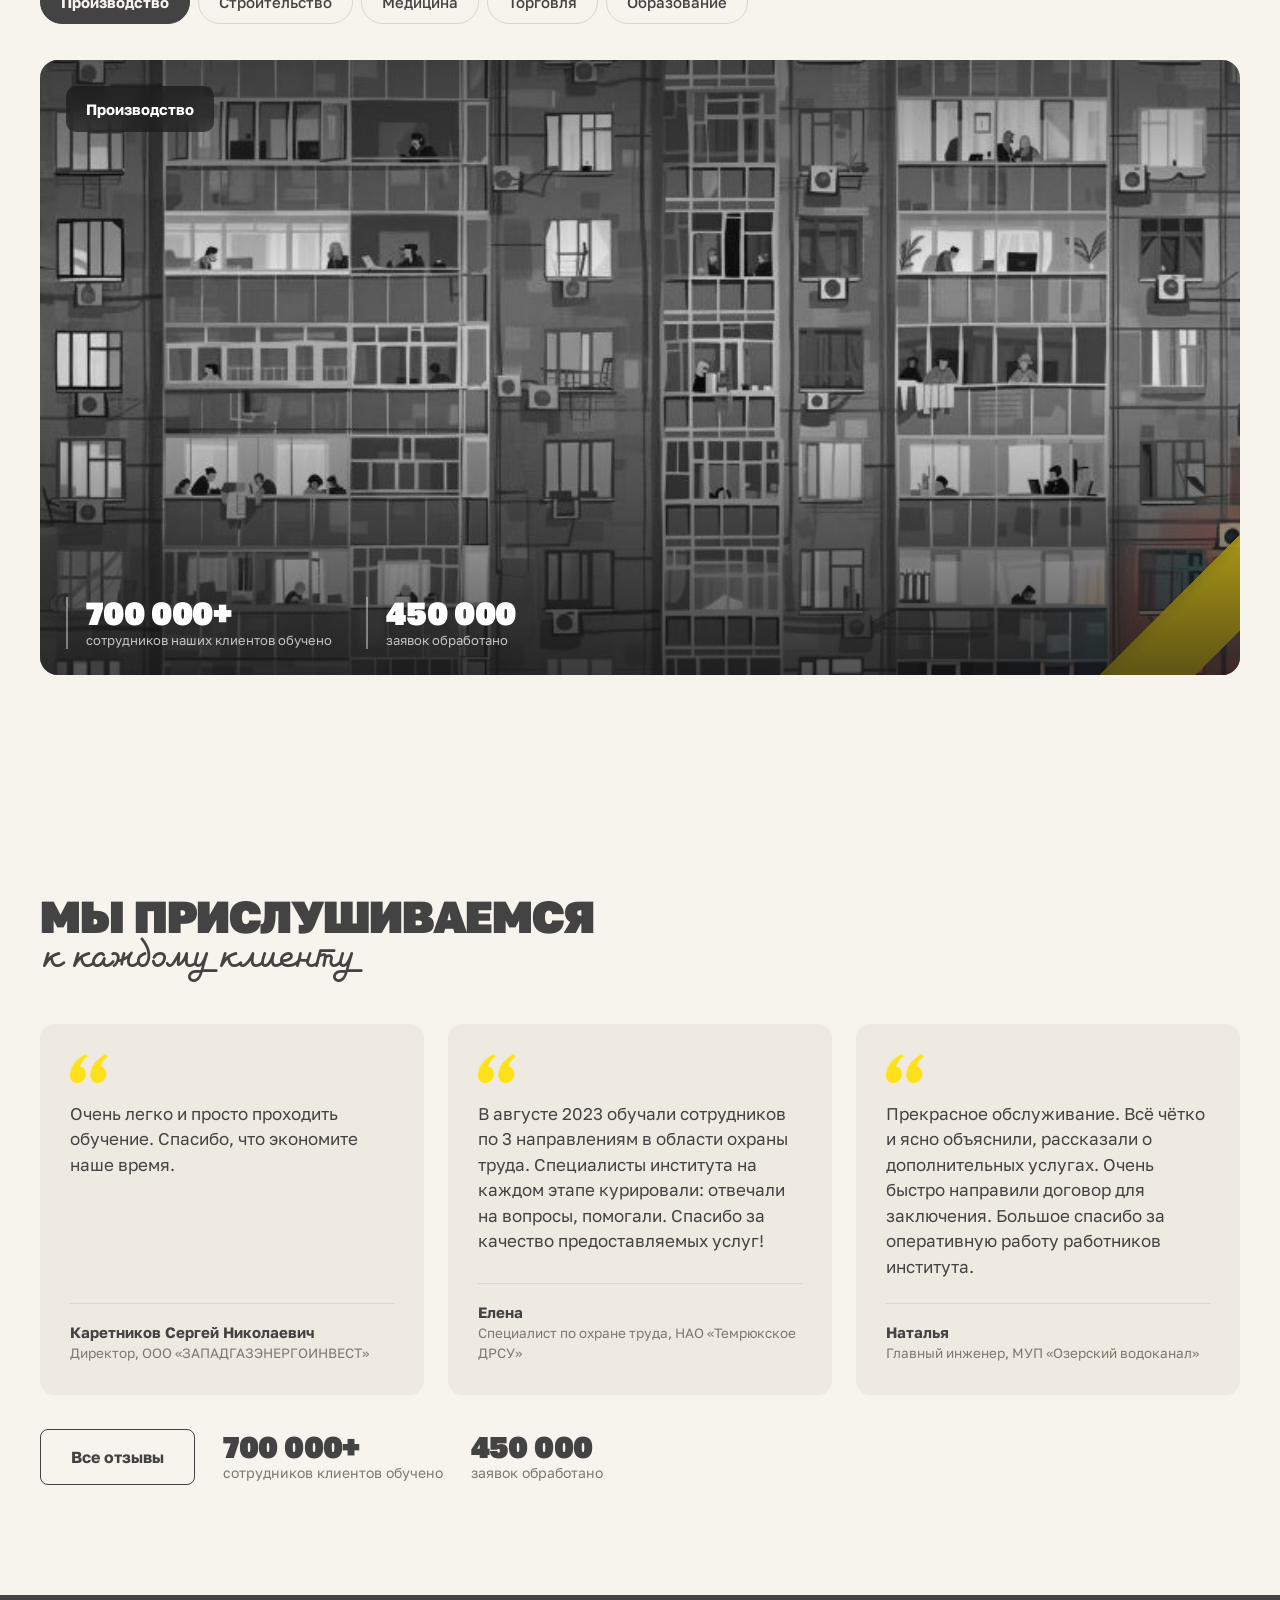
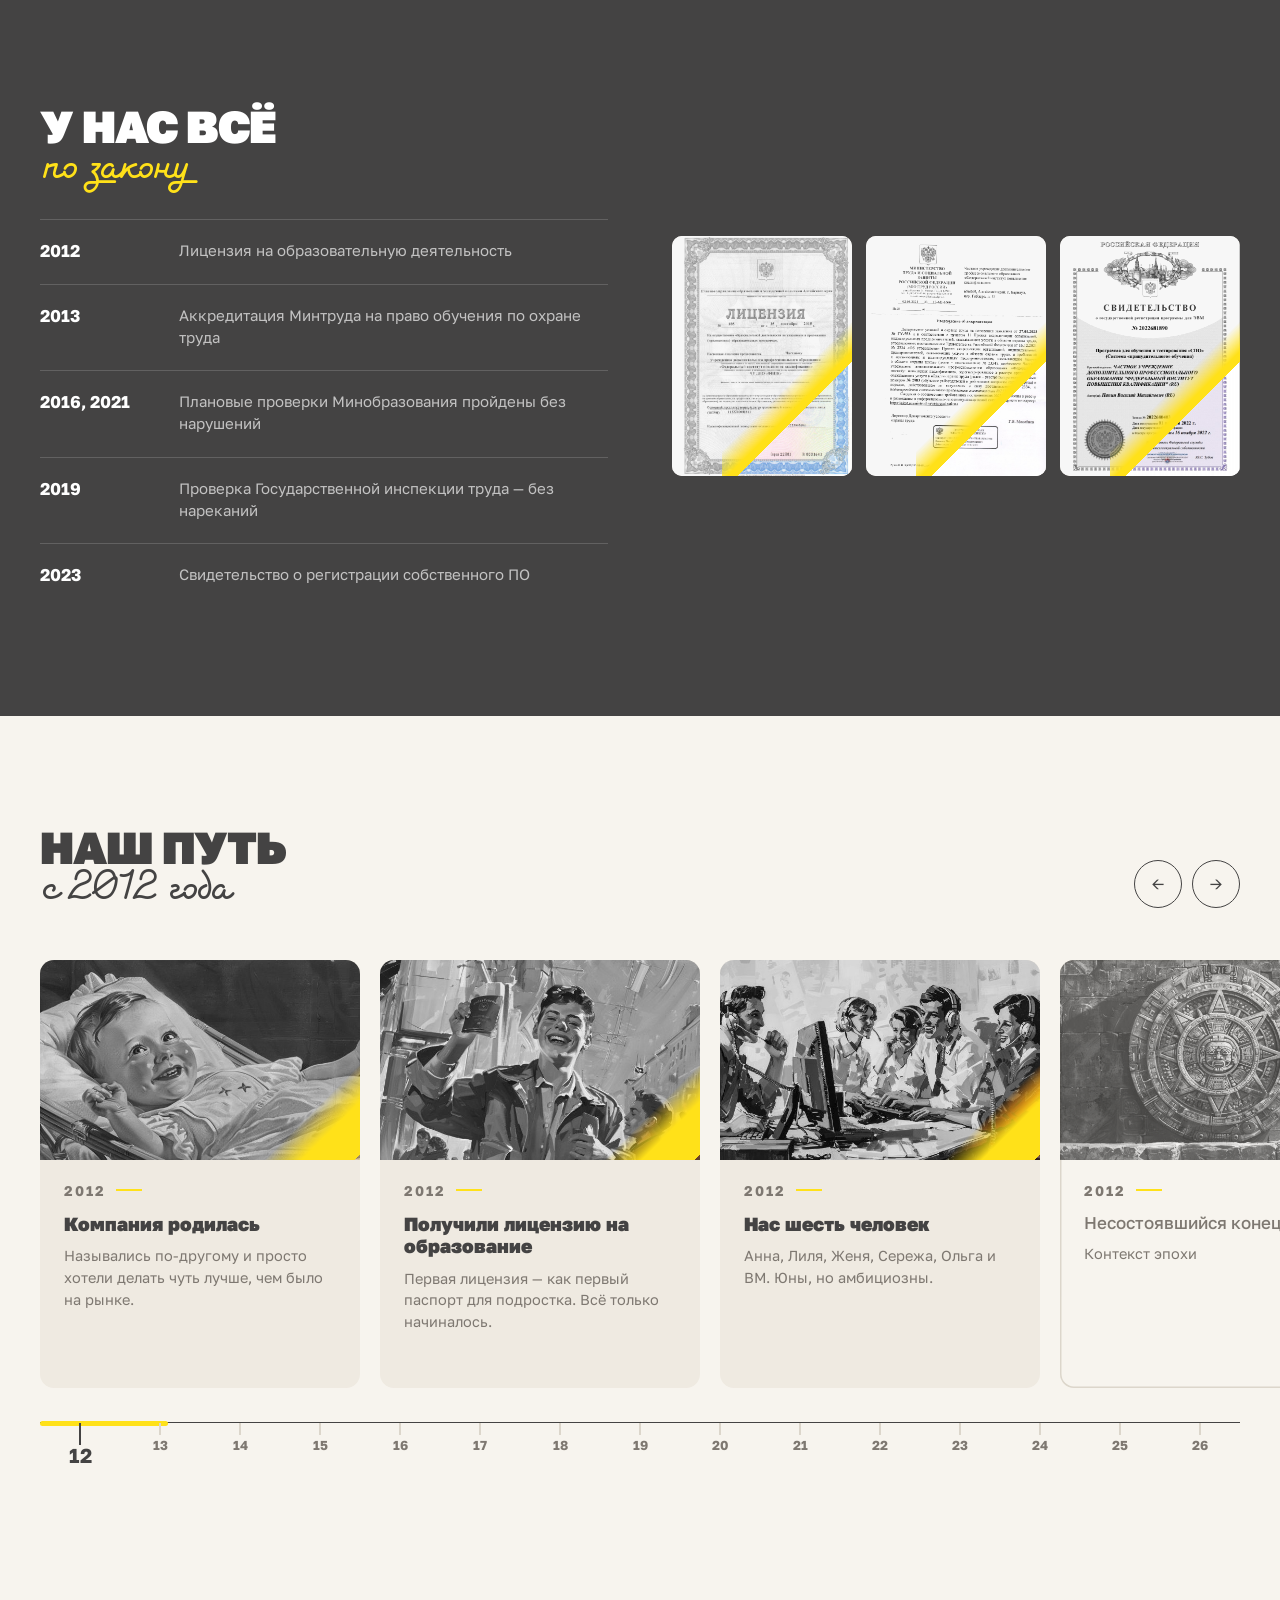
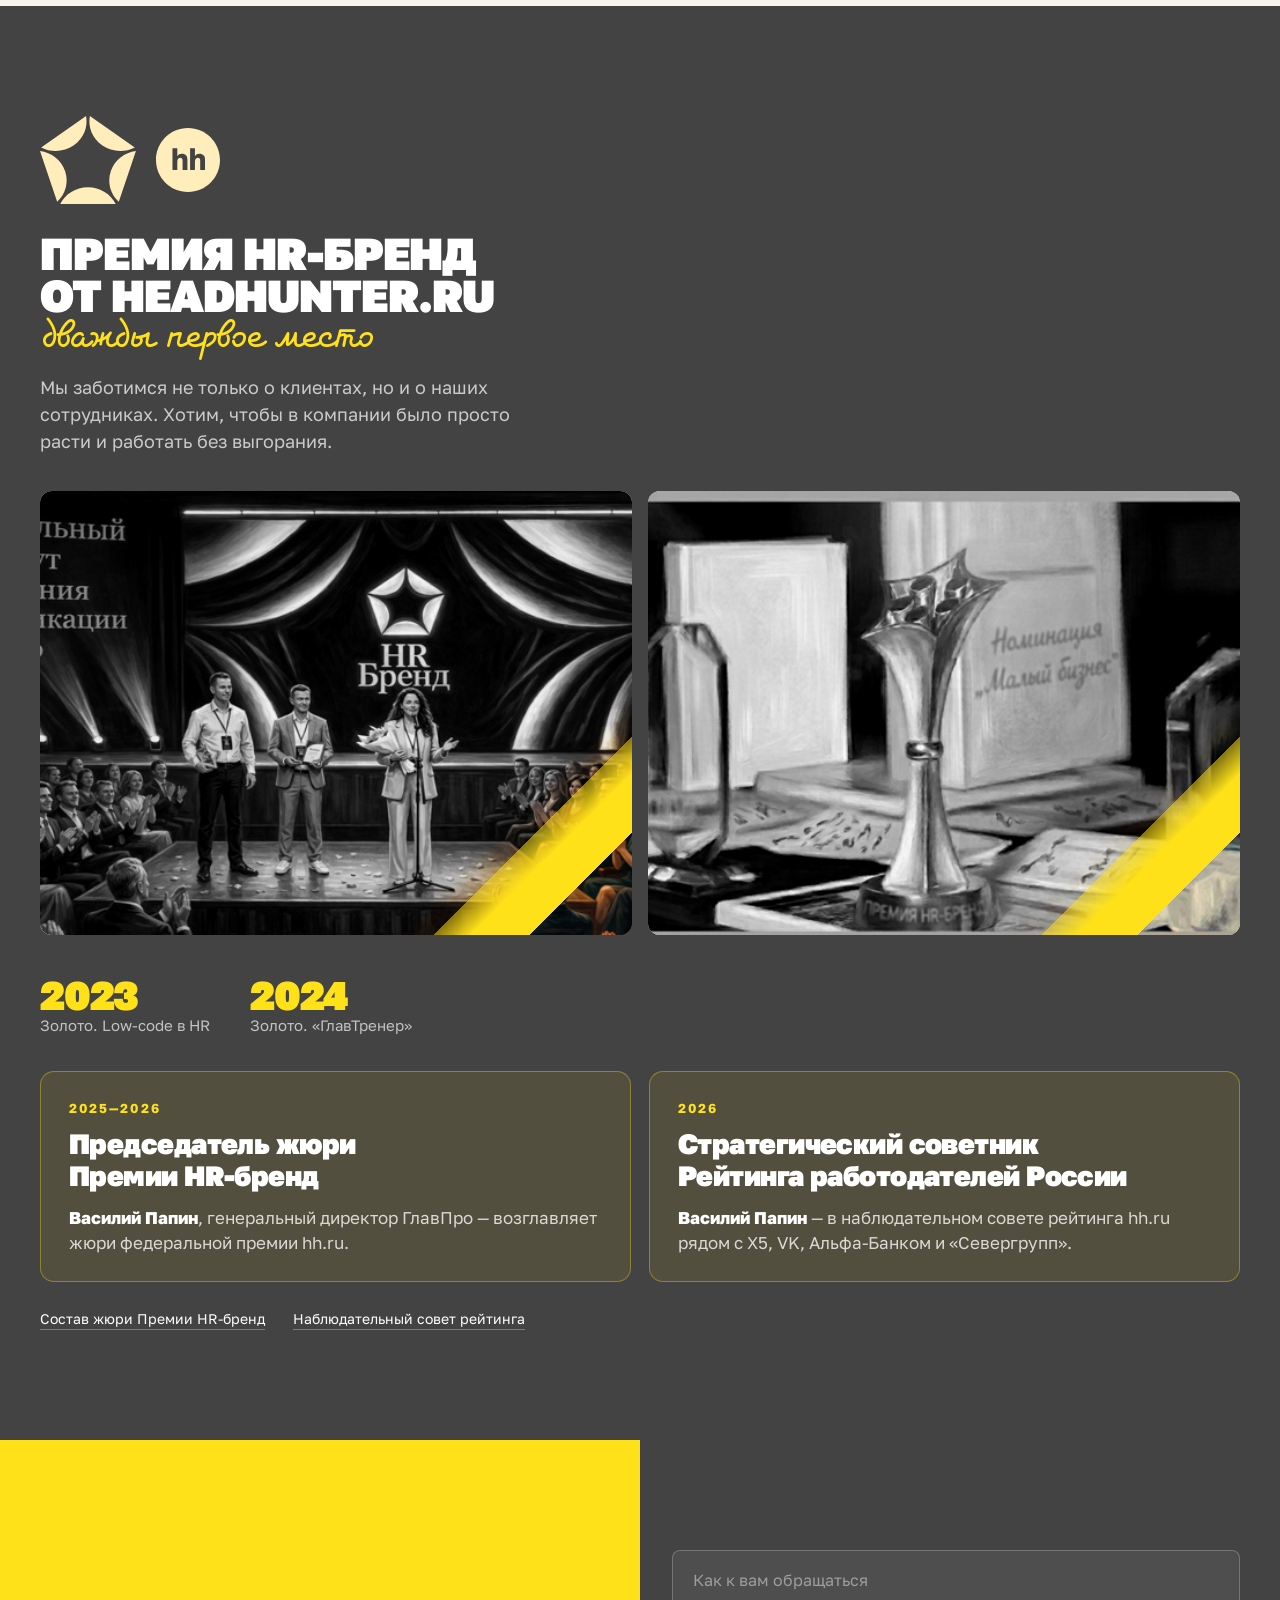
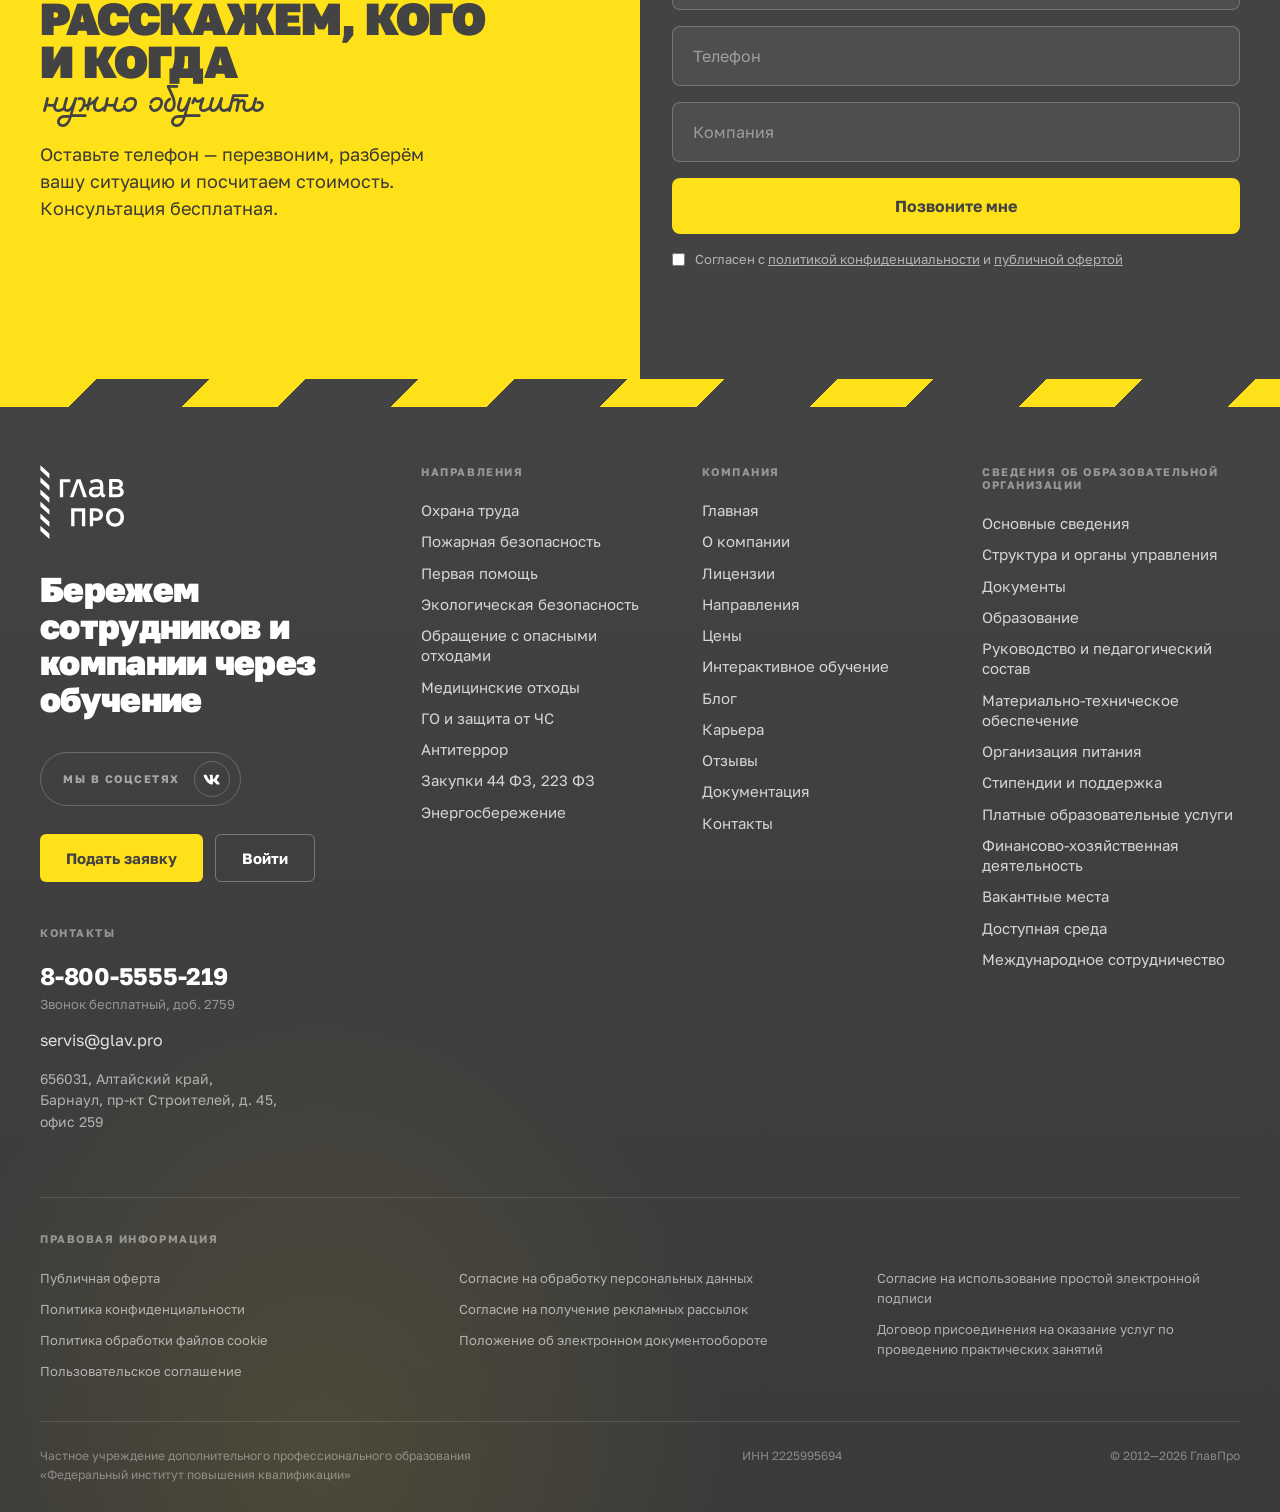
==== commit 1cae40e8: "Блок премии: фото, лого hh, новый текст и роли Папина. Co-authored-by: Cursor <cursoragent@cursor.co" ====
--- a/index.html
+++ b/index.html
@@ -292,22 +292,45 @@
 <!-- ---------- Премия HR-бренд ---------- -->
 <section class="section award" id="award">
   <div class="wrap">
-    <div class="award__head">
+    <div class="award__brands">
       <img class="award__mark" src="img/hrbrand-mark.svg" alt="Премия HR-бренд">
-      <div>
-        <div class="kicker">Премия HR-бренд hh.ru</div>
-        <h2 class="h2">Дважды первое место<span class="script">вкладываемся в своих</span></h2>
-        <p>Золото в категории «Малый бизнес» — 2023 и 2024. Клиентам обещаем порядок,
-          своим людям даём то же: без выгорания и в полный рост.</p>
-      </div>
+      <img class="award__hh" src="img/hh-logo.svg" alt="HeadHunter">
+    </div>
+
+    <div class="award__intro">
+      <h2 class="h2">Премия HR-бренд<br>от headhunter.ru<span class="script">дважды первое место</span></h2>
+      <p>Мы заботимся не только о клиентах, но и о наших сотрудниках.
+        Хотим, чтобы в компании было просто расти и работать без выгорания.</p>
+    </div>
+
+    <div class="award__shots">
+      <figure class="shot shot--sweep" style="--img:url('img/history/39.png')">
+        <span class="shot__base"></span><span class="shot__color"></span><span class="shot__tape"></span>
+      </figure>
+      <figure class="shot shot--sweep" style="--img:url('img/history/40.png')">
+        <span class="shot__base"></span><span class="shot__color"></span><span class="shot__tape"></span>
+      </figure>
     </div>
 
     <div class="award__proof">
       <div><b>2023</b><span>Золото. Low-code в HR</span></div>
       <div><b>2024</b><span>Золото. «ГлавТренер»</span></div>
     </div>
-    <p class="award__note">Василий Папин — председатель жюри Премии HR-бренд 2025–2026
-      и стратегический советник наблюдательного совета Рейтинга работодателей России.</p>
+
+    <div class="award__roles">
+      <article class="award__role">
+        <div class="award__role-year">2025—2026</div>
+        <h3>Председатель жюри<br>Премии HR-бренд</h3>
+        <p><strong>Василий Папин</strong>, генеральный директор ГлавПро —
+          возглавляет жюри федеральной премии hh.ru.</p>
+      </article>
+      <article class="award__role">
+        <div class="award__role-year">2026</div>
+        <h3>Стратегический советник<br>Рейтинга работодателей России</h3>
+        <p><strong>Василий Папин</strong> — в наблюдательном совете рейтинга hh.ru
+          рядом с X5, VK, Альфа-Банком и «Севергрупп».</p>
+      </article>
+    </div>
 
     <div class="award__links">
       <a href="https://hrbrand.ru/Jury/" target="_blank" rel="noopener">Состав жюри Премии HR-бренд</a>
--- a/style.css
+++ b/style.css
@@ -281,16 +281,27 @@
 /* ---------- Премия HR-бренд ---------- */
 .award{background:var(--graphite);color:#fff;position:relative;overflow:hidden}
 .award .wrap{position:relative;z-index:2}
-.award__head{display:grid;grid-template-columns:auto 1fr;gap:36px;align-items:center;margin-bottom:28px}
-.award__mark{width:132px;height:auto;flex:none;display:block}
+.award__brands{display:flex;align-items:center;gap:20px;margin-bottom:28px}
+.award__mark{width:96px;height:auto;display:block}
+.award__hh{width:64px;height:64px;display:block}
+.award__intro{max-width:52ch;margin-bottom:36px}
 .award .h2{color:#fff}
-.award .kicker{color:rgba(255,255,255,.45)}
-.award__head p{margin-top:16px;color:rgba(255,255,255,.72);font-size:18px;line-height:1.5;max-width:46ch}
-.award__proof{display:flex;gap:40px;flex-wrap:wrap;margin-bottom:18px}
+.award__intro p{margin-top:18px;color:rgba(255,255,255,.72);font-size:18px;line-height:1.5}
+.award__shots{display:grid;grid-template-columns:1fr 1fr;gap:16px;margin-bottom:40px}
+.award__shots .shot{aspect-ratio:4/3;border-radius:12px}
+.award__proof{display:flex;gap:40px;flex-wrap:wrap;margin-bottom:36px}
 .award__proof b{display:block;font-size:40px;font-weight:900;letter-spacing:-.03em;color:var(--yellow);line-height:1}
 .award__proof span{font-size:15px;color:rgba(255,255,255,.68)}
-.award__note{margin:0;max-width:64ch;font-size:15px;line-height:1.5;color:rgba(255,255,255,.5)}
-.award__links{margin-top:22px;display:flex;gap:28px;flex-wrap:wrap;align-items:center}
+.award__roles{display:grid;grid-template-columns:1fr 1fr;gap:18px;margin-bottom:28px}
+.award__role{background:rgba(255,225,25,.08);border:1.5px solid rgba(255,225,25,.35);
+  border-radius:14px;padding:28px 28px 26px}
+.award__role-year{font-size:13px;font-weight:700;letter-spacing:.16em;text-transform:uppercase;
+  color:var(--yellow);margin-bottom:12px}
+.award__role h3{font-size:clamp(22px,2.2vw,28px);font-weight:900;line-height:1.15;
+  letter-spacing:-.02em;color:#fff;margin-bottom:14px}
+.award__role p{margin:0;font-size:17px;line-height:1.45;color:rgba(255,255,255,.78)}
+.award__role strong{color:#fff;font-weight:800}
+.award__links{display:flex;gap:28px;flex-wrap:wrap;align-items:center}
 .award__links a{color:#fff;font-size:14px;border-bottom:1px solid rgba(255,255,255,.3);padding-bottom:2px}
 .award__links a:hover{color:var(--yellow);border-color:var(--yellow)}
 .award__links span{font-size:13px;color:rgba(255,255,255,.45)}
@@ -443,7 +454,8 @@
   .hero .wrap,.proof .wrap,.cta .wrap{grid-template-columns:1fr;gap:44px}
   .promises,.dirs{grid-template-columns:repeat(2,1fr)}
   .revs{grid-template-columns:1fr}
-  .award__head{grid-template-columns:1fr;gap:20px}
+  .award__shots{grid-template-columns:1fr}
+  .award__roles{grid-template-columns:1fr}
   .nav,.header__tel{display:none}
   .hero__helmet{justify-self:center}
 }
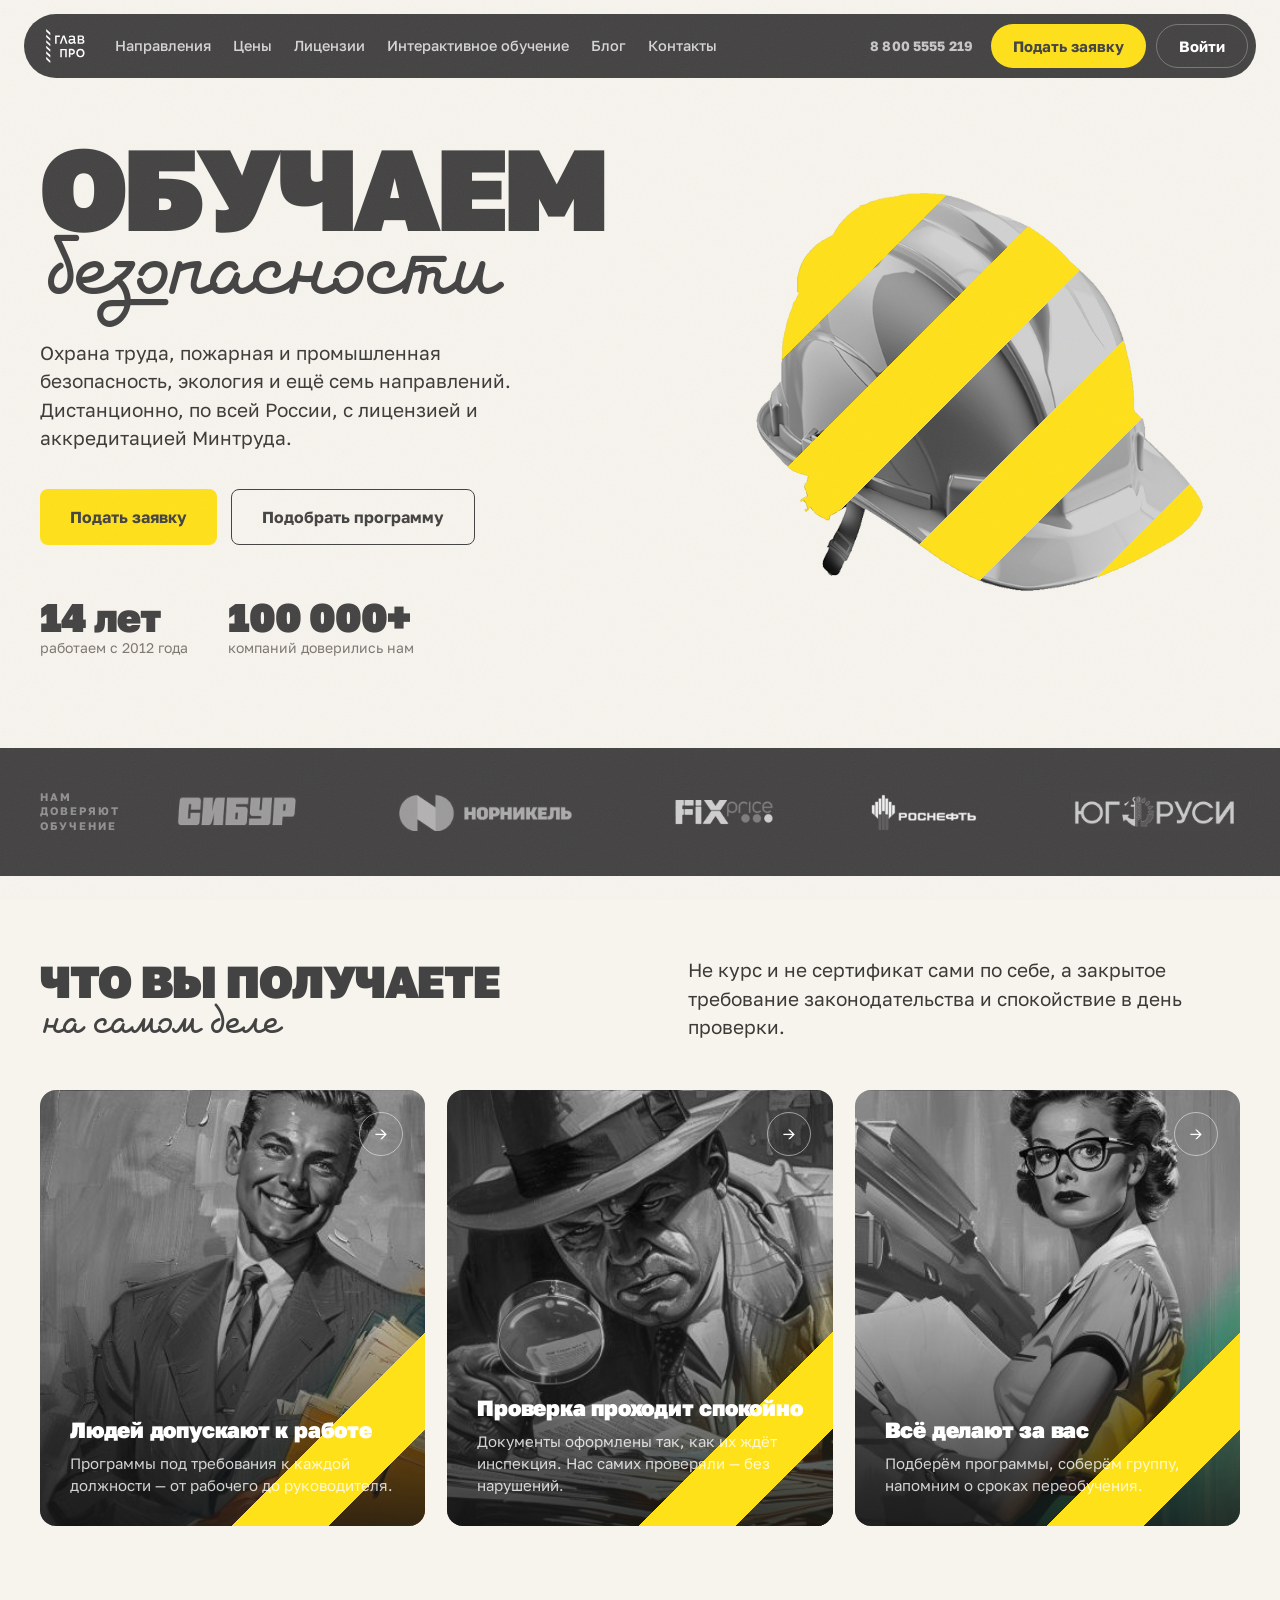
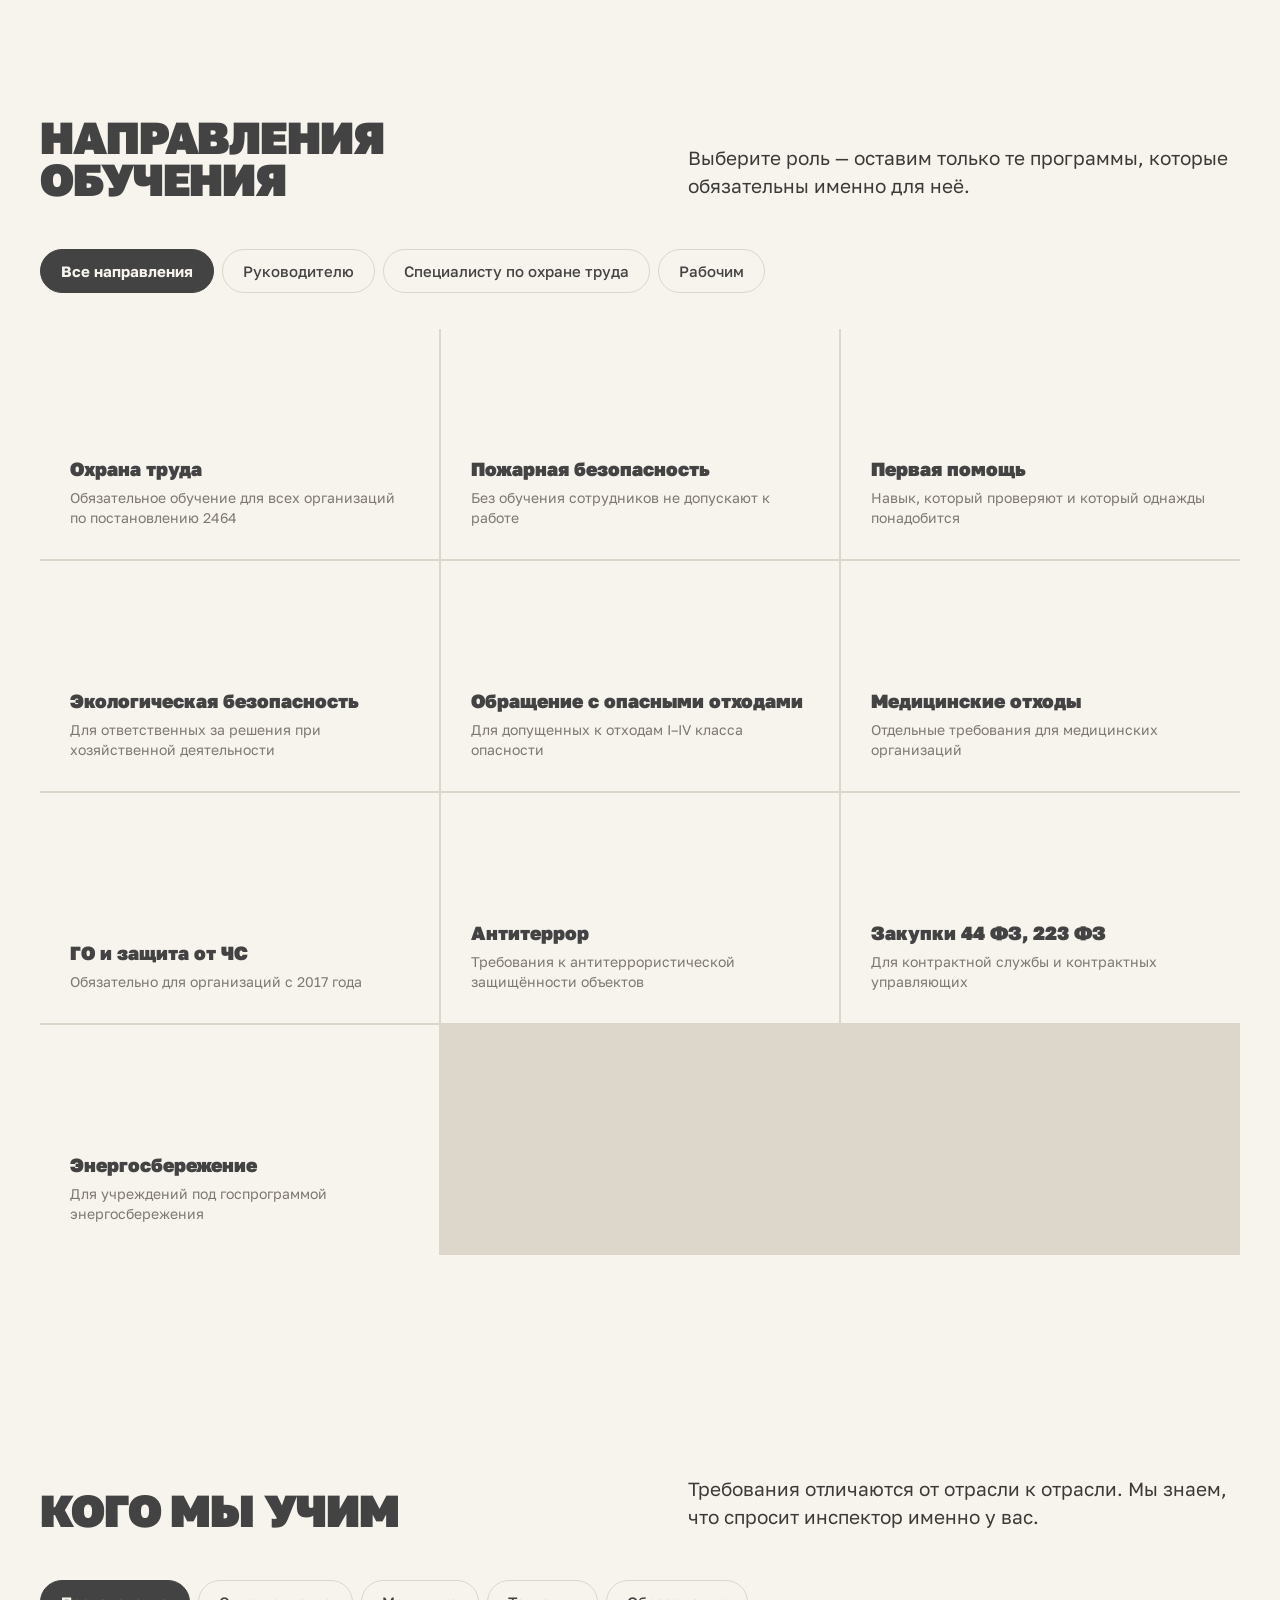
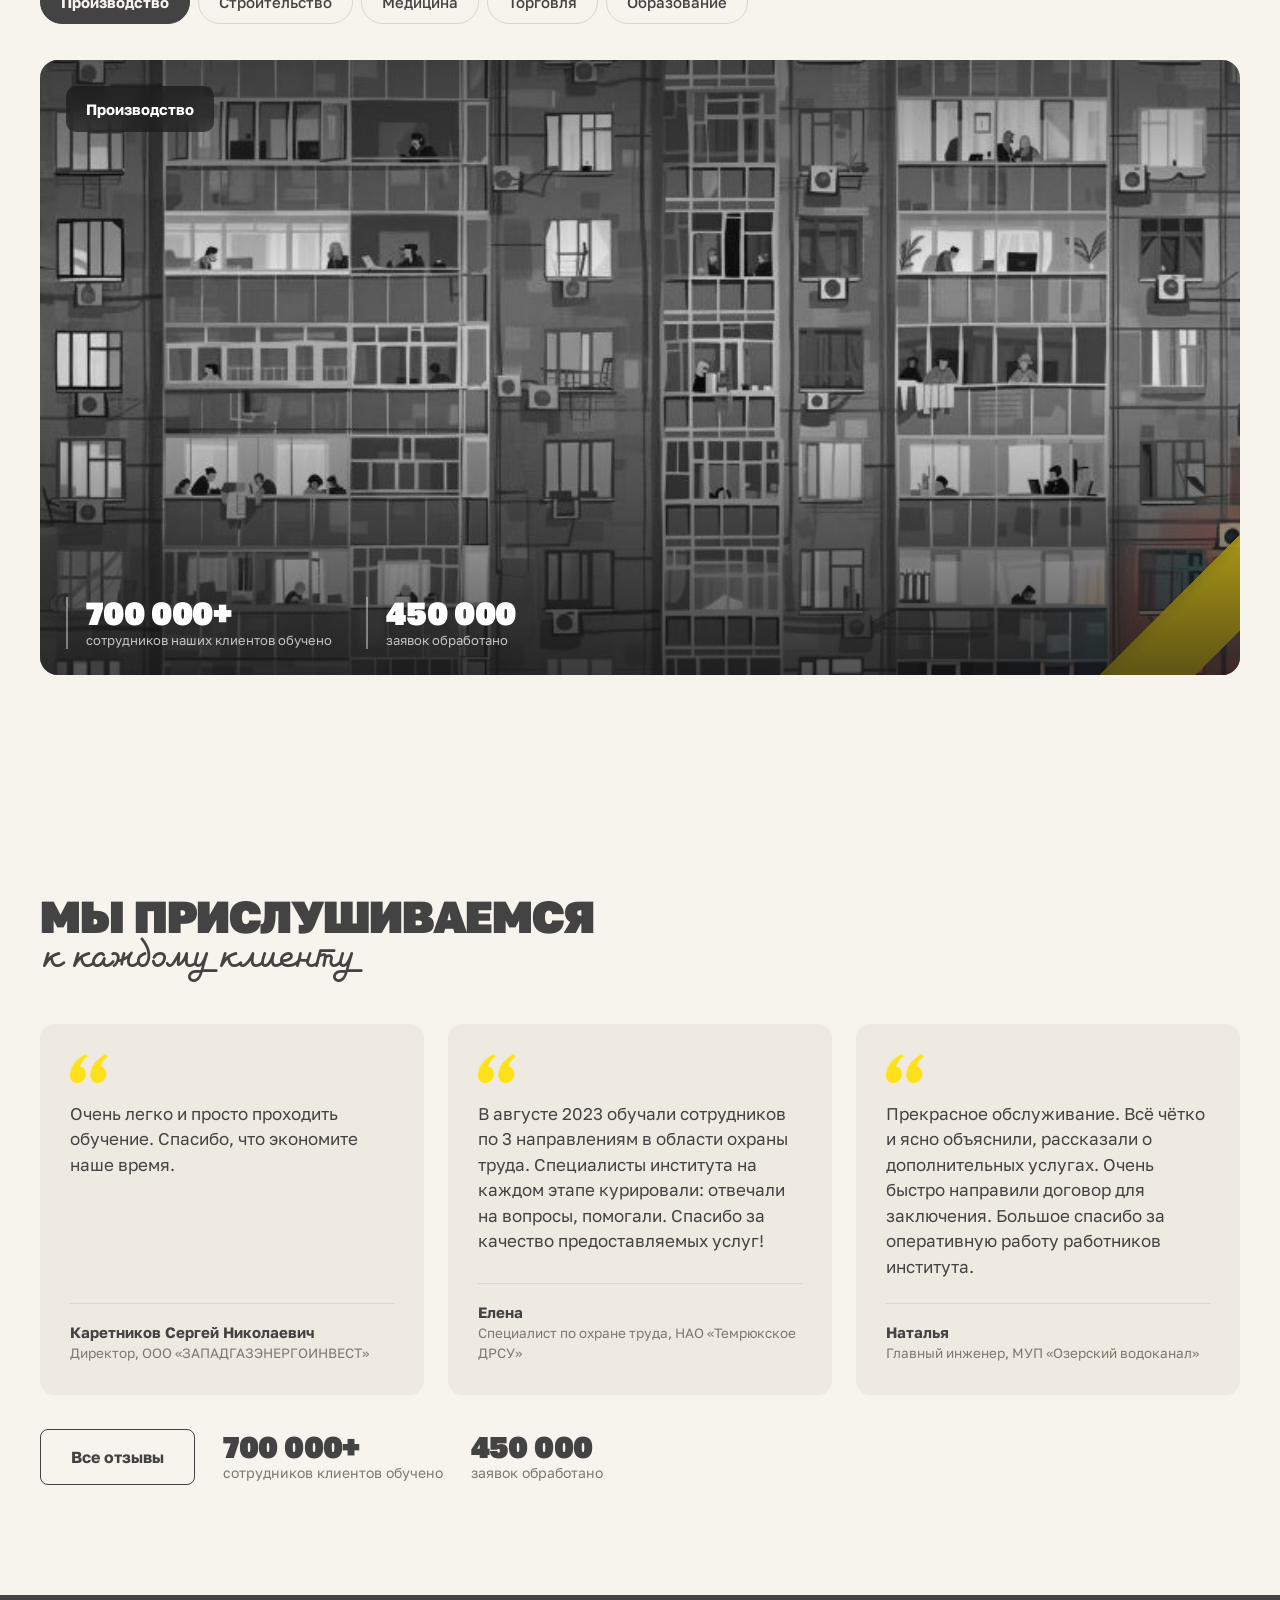
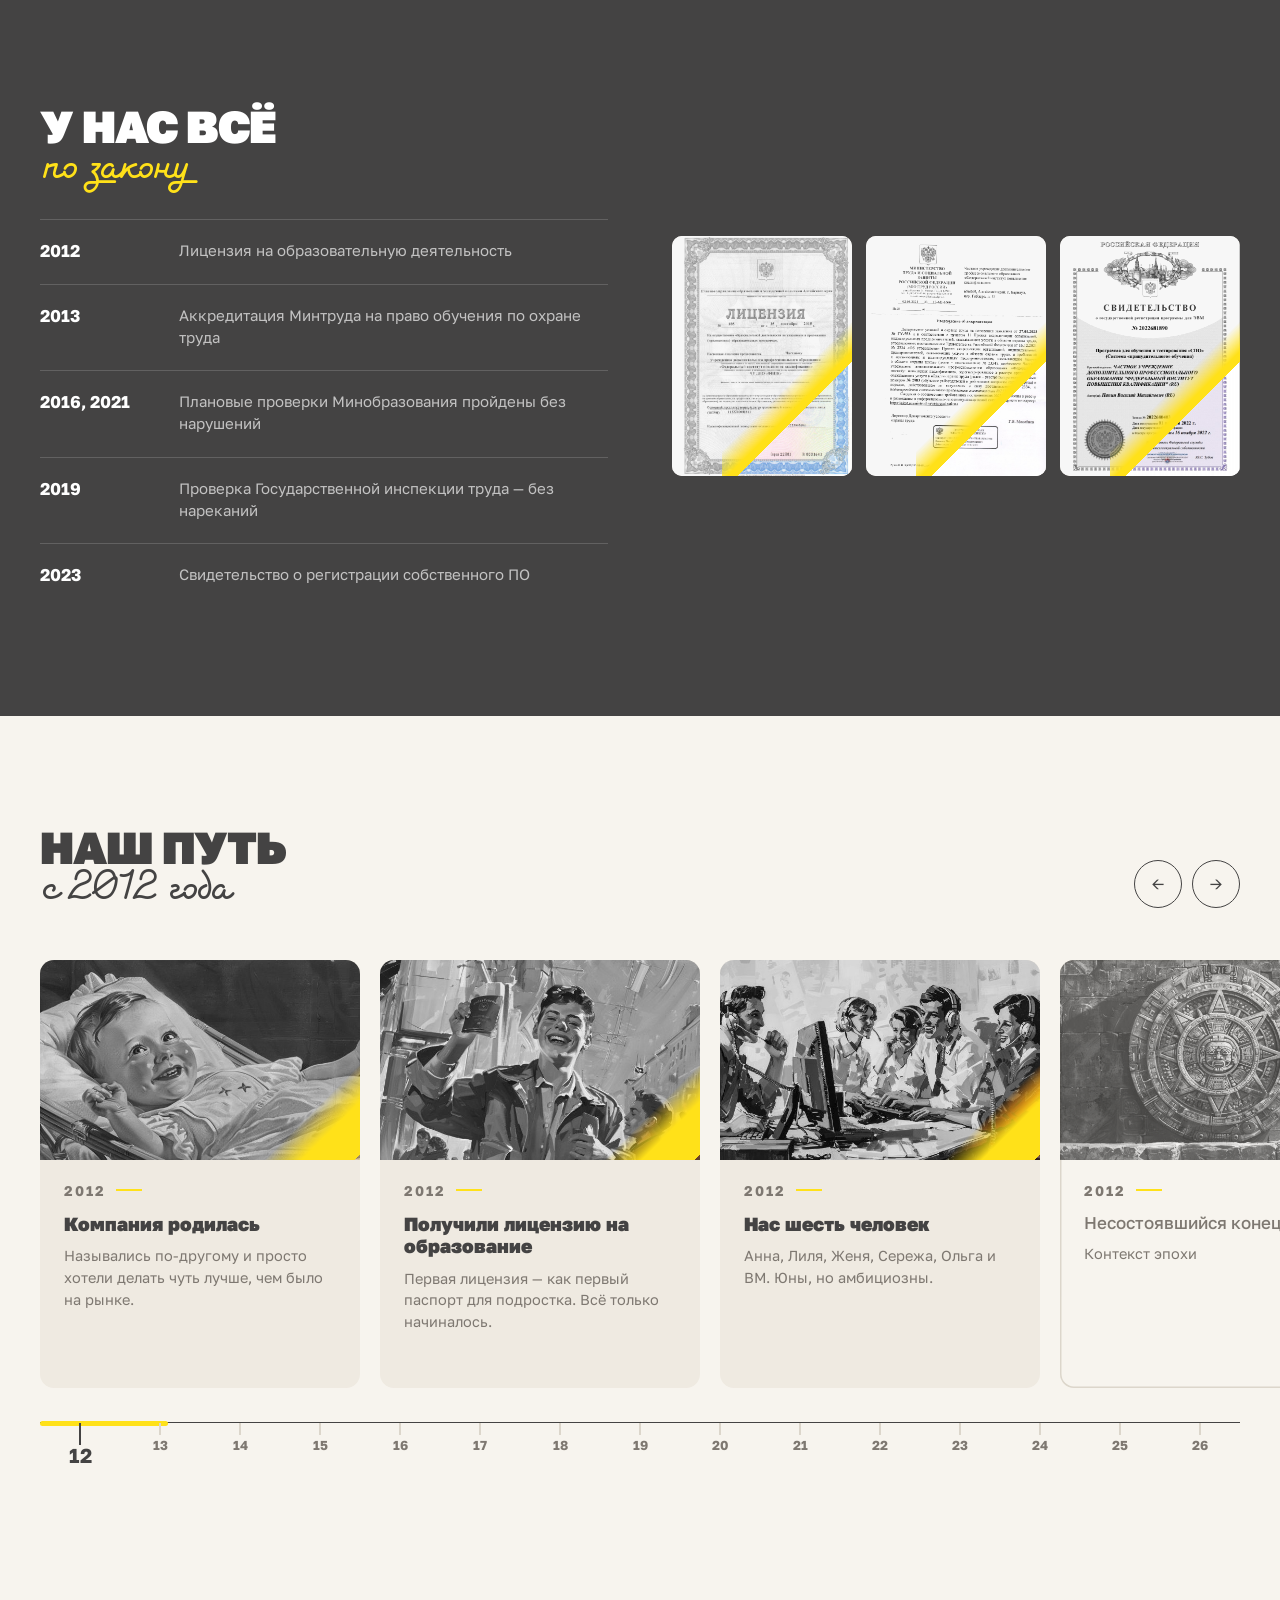
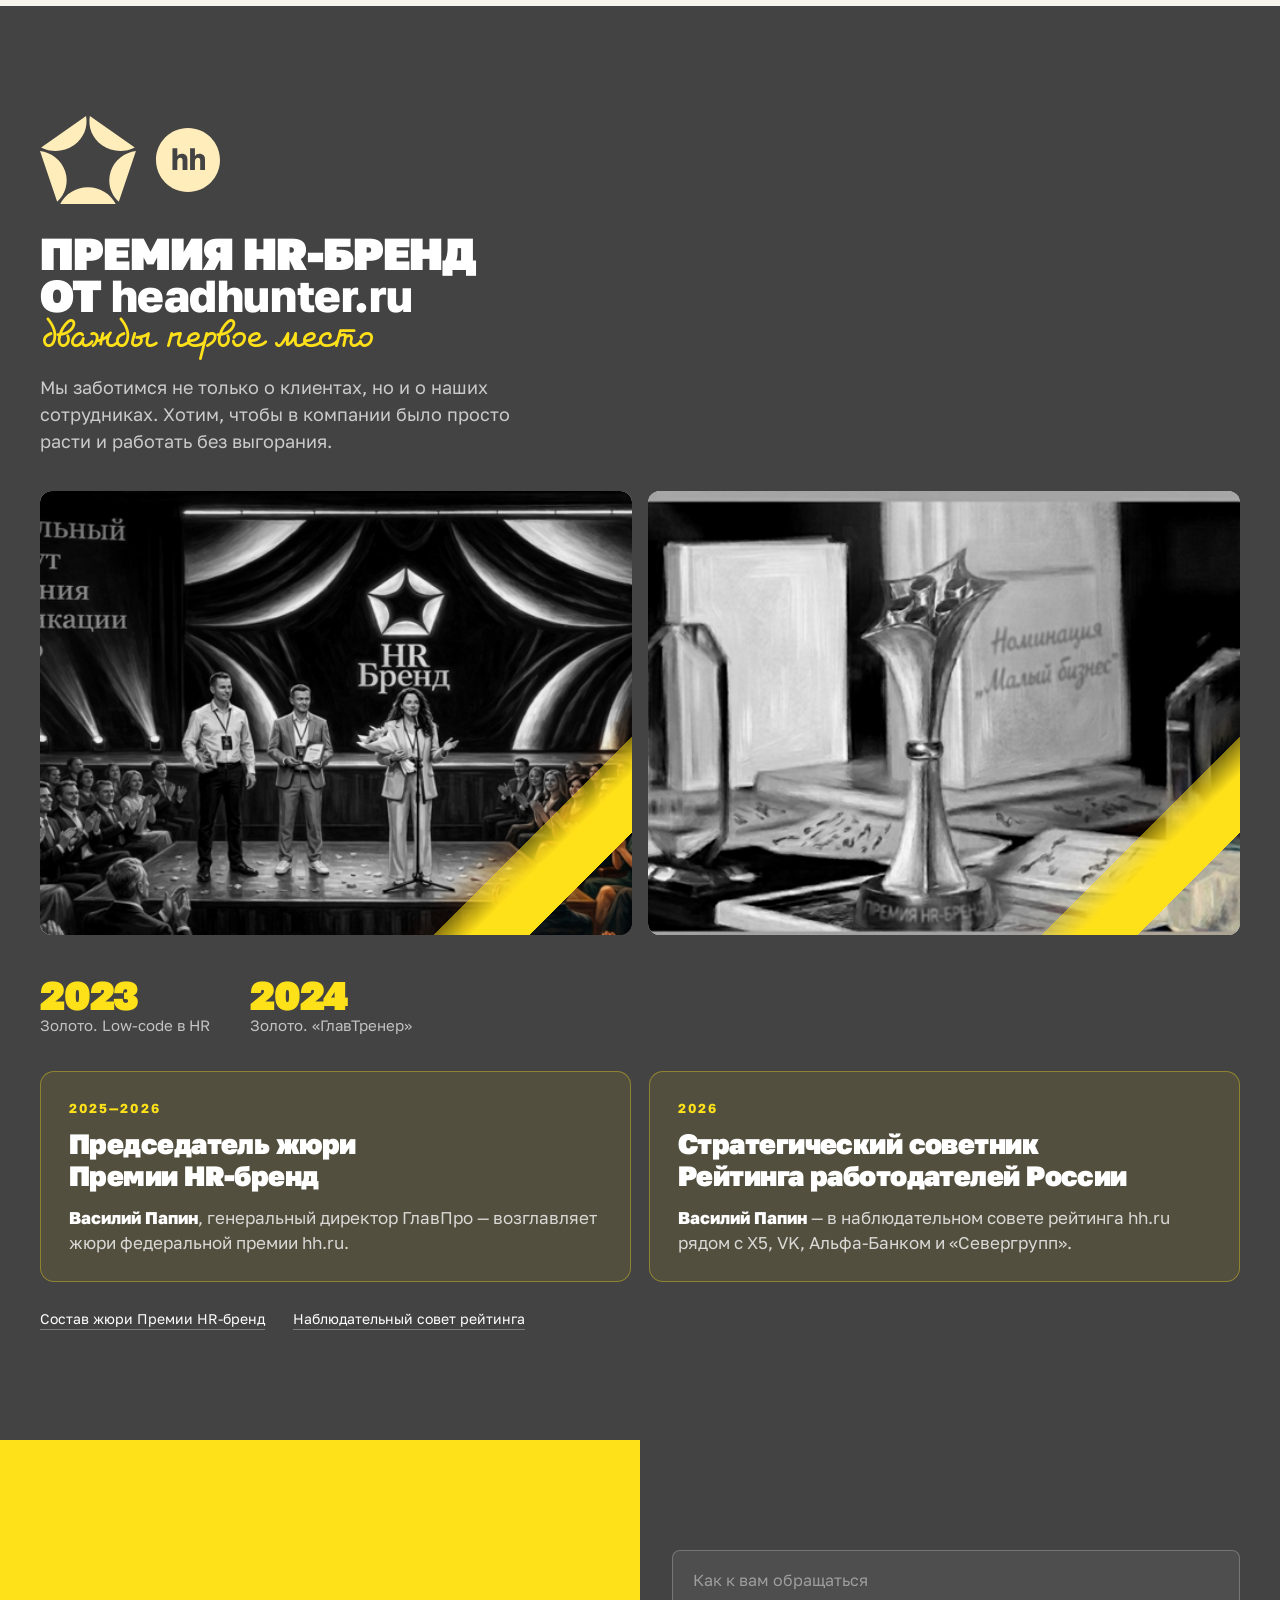
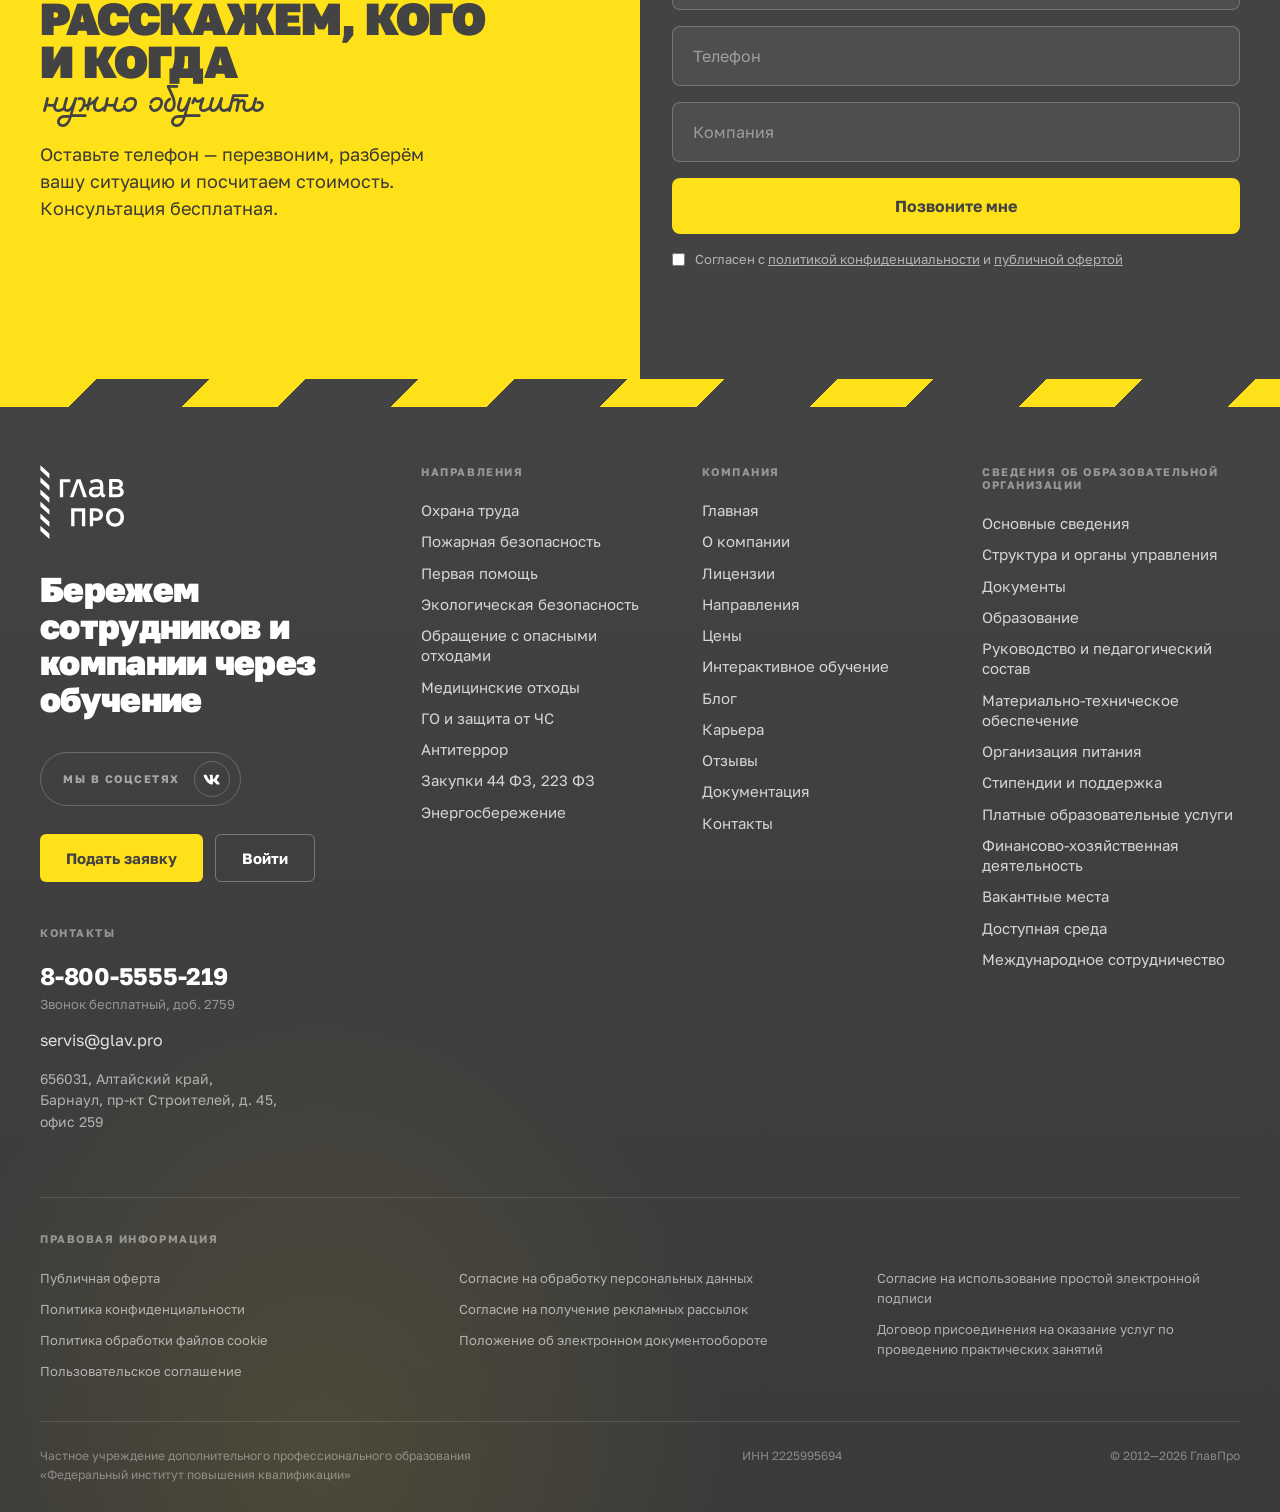
==== commit f940f08c: "Регистр headhunter.ru в заголовке премии. Co-authored-by: Cursor <cursoragent@cursor.com>" ====
--- a/index.html
+++ b/index.html
@@ -298,7 +298,7 @@
     </div>
 
     <div class="award__intro">
-      <h2 class="h2">Премия HR-бренд<br>от headhunter.ru<span class="script">дважды первое место</span></h2>
+      <h2 class="h2">Премия HR-бренд<br>от <span class="award__hh-name">headhunter.ru</span><span class="script">дважды первое место</span></h2>
       <p>Мы заботимся не только о клиентах, но и о наших сотрудниках.
         Хотим, чтобы в компании было просто расти и работать без выгорания.</p>
     </div>
--- a/style.css
+++ b/style.css
@@ -286,6 +286,7 @@
 .award__hh{width:64px;height:64px;display:block}
 .award__intro{max-width:52ch;margin-bottom:36px}
 .award .h2{color:#fff}
+.award__hh-name{text-transform:none;letter-spacing:-.01em;font-weight:800}
 .award__intro p{margin-top:18px;color:rgba(255,255,255,.72);font-size:18px;line-height:1.5}
 .award__shots{display:grid;grid-template-columns:1fr 1fr;gap:16px;margin-bottom:40px}
 .award__shots .shot{aspect-ratio:4/3;border-radius:12px}
